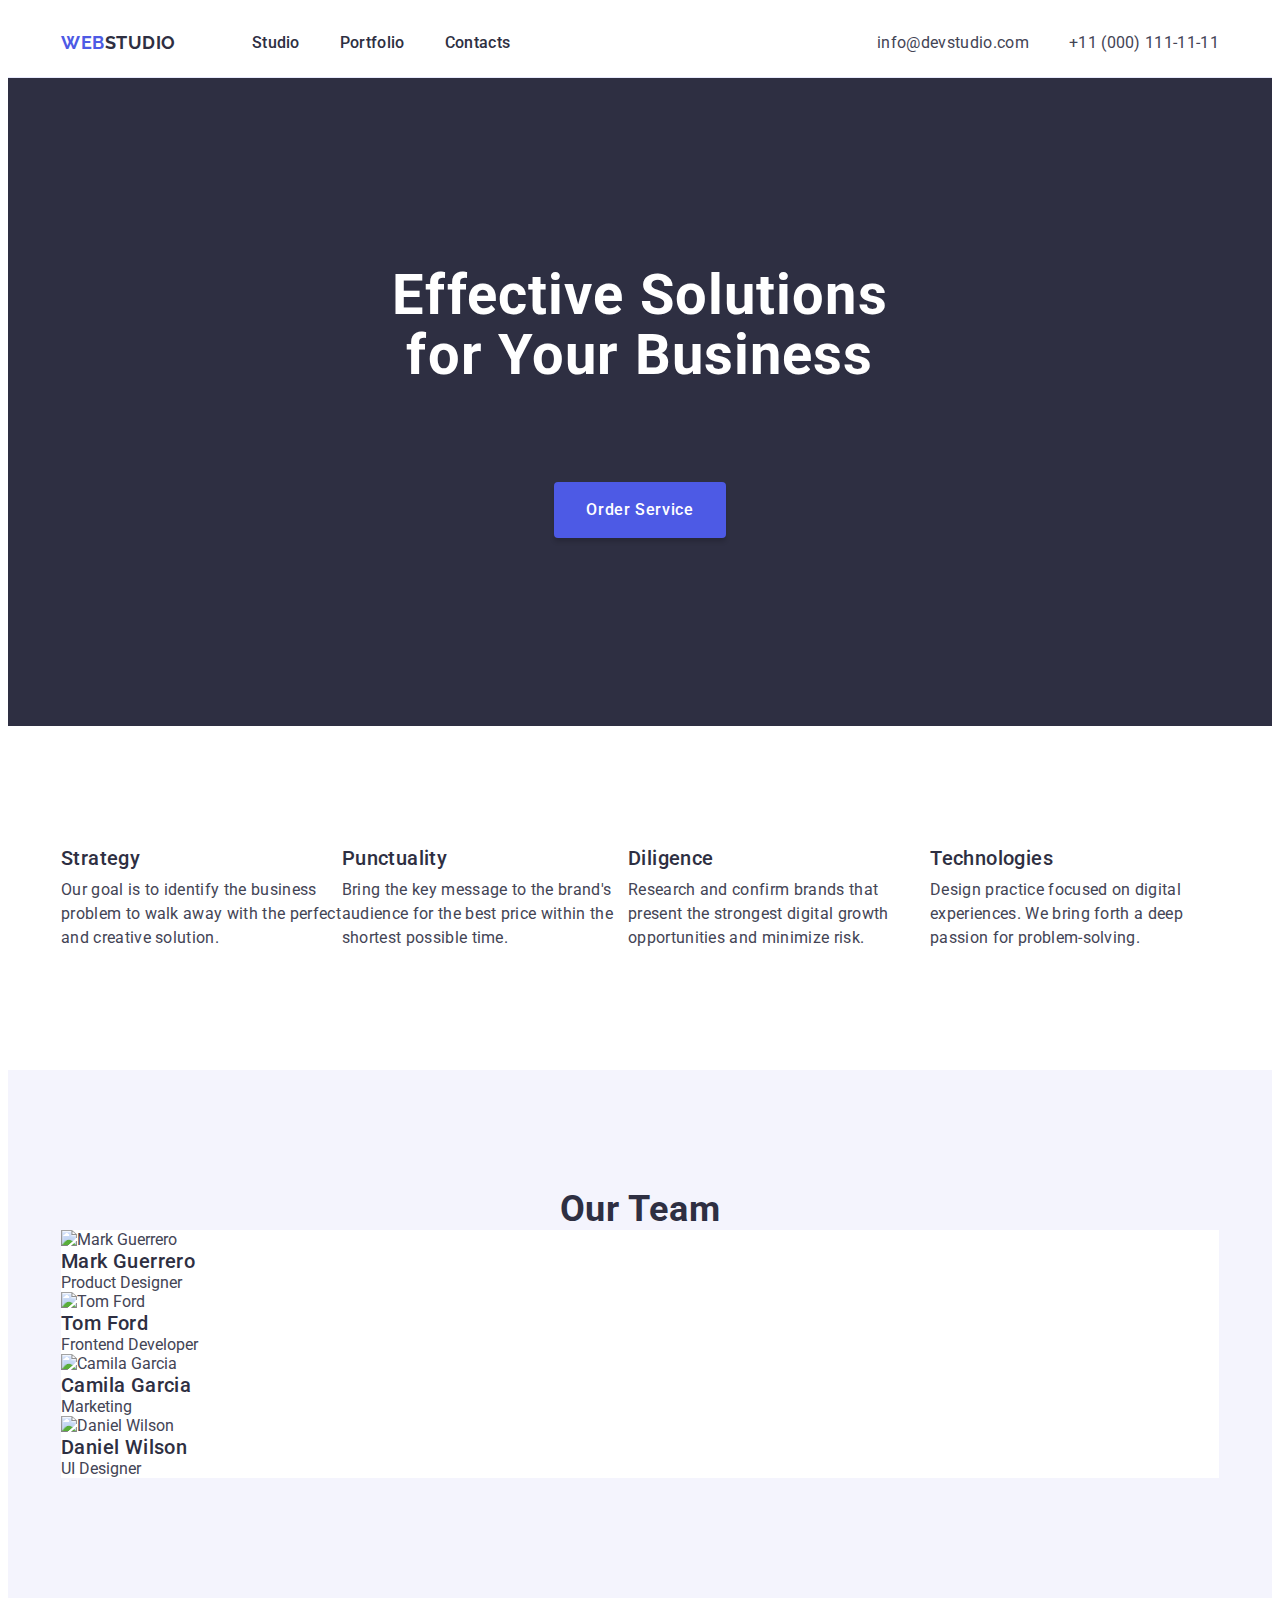
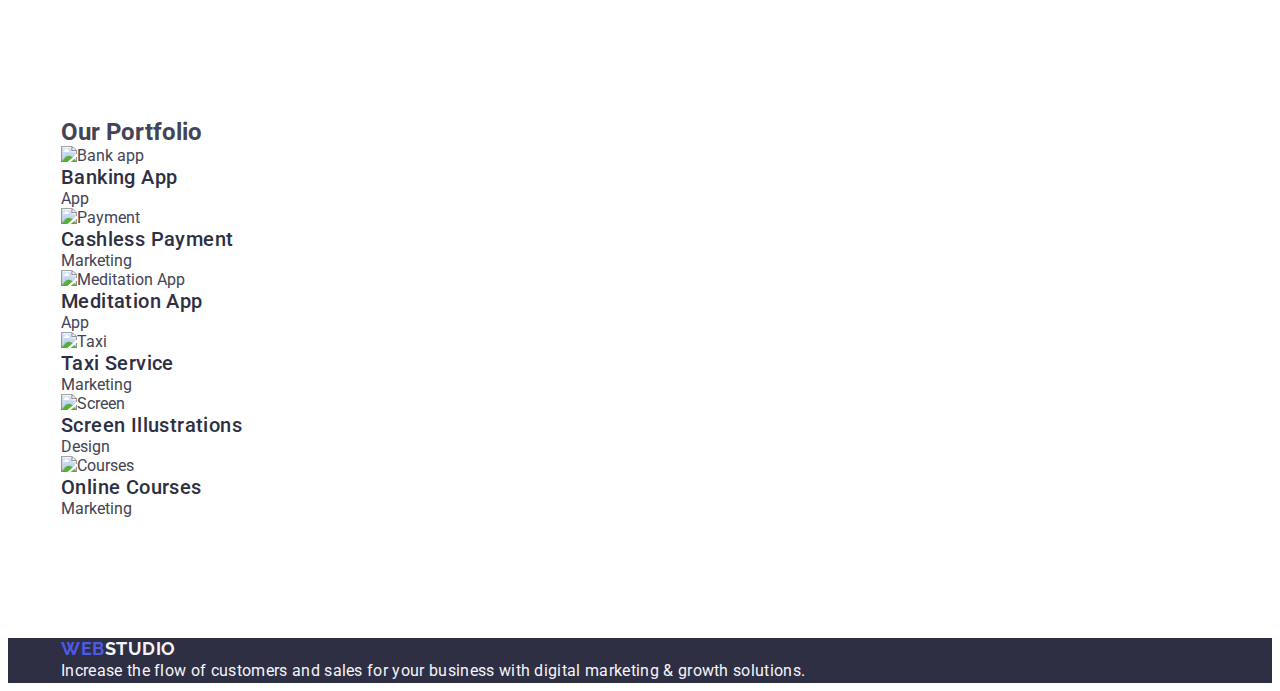
==== index.html @ bcb4278d "Summary (required)" ====
<!DOCTYPE html>
<html lang="en">

<head>
    <meta charset="UTF-8">
    <meta name="viewport" content="width=device-width, initial-scale=1.0">
    <title>Document</title>
    <link rel="stylesheet" href="https://cdnjs.cloudflare.com/ajax/libs/modern-normalize/2.0.0/modern-normalize.min.css"
        integrity="sha512-4xo8blKMVCiXpTaLzQSLSw3KFOVPWhm/TRtuPVc4WG6kUgjH6J03IBuG7JZPkcWMxJ5huwaBpOpnwYElP/m6wg=="
        crossorigin="anonymous" referrerpolicy="no-referrer" />
    <link rel="preconnect" href="https://fonts.googleapis.com">
    <link rel="preconnect" href="https://fonts.gstatic.com" crossorigin>
    <link
        href="https://fonts.googleapis.com/css2?family=Raleway:wght@800&family=Roboto:wght@400;500;700;900&display=swap"
        rel="stylesheet">
    <link rel="stylesheet" href="./css/styles.css" />
</head>

<body>
    <header class="header">
        <div class="container head">
            <nav class="nav">
                <a class="logo head-logo" href="./index.html">Web<span class="logo-half">Studio</span></a>
                <ul class="menu">
                    <li>
                        <a class="link-nav" href="./index.html">Studio</a>
                    </li>
                    <li>
                        <a class="link-nav" href="">Portfolio</a>
                    </li>
                    <li>
                        <a class="link-nav" href="">Contacts</a>
                    </li>
                </ul>
            </nav>
            <address class="info">
                <ul class="address">
                    <li>
                        <a class="link-info" href="mailto:info@devstudio.com">info@devstudio.com</a>
                    </li>
                    <li><a class="link-info" href="tel:+110001111111">+11 (000) 111-11-11</a></li>
                </ul>
            </address>
        </div>
    </header>
    <main>
        <section class="main-sec section">
            <div class="container">
                <h1 class="title main">Effective Solutions for Your Business</h1>
                <button class="main-btn" type="button">Order Service</button>
            </div>
        </section>
        <section class="section">
            <div class="container">
                <ul class="about-list">
                    <li>
                        <h3 class="subtitle-about">Strategy</h3>
                        <p class="text-about">Our goal is to identify the business
                            problem to walk away with the perfect and creative solution.</p>
                    </li>
                    <li>
                        <h3 class="subtitle-about">Punctuality</h3>
                        <p class="text-about">Bring the key message to the brand's audience for the best price within
                            the
                            shortest possible
                            time.
                        </p>
                    </li>
                    <li>
                        <h3 class="subtitle-about">Diligence</h3>
                        <p class="text-about">Research and confirm brands that present the strongest digital growth
                            opportunities and
                            minimize
                            risk.
                        </p>
                    </li>
                    <li>
                        <h3 class="subtitle-about">Technologies</h3>
                        <p class="text-about">Design practice focused on digital experiences. We bring forth a deep
                            passion
                            for
                            problem-solving.
                        </p>
                    </li>
                </ul>
            </div>
        </section>
        <section class="team-sec section">
            <div class="container">
                <h2 class="subtitle-team">Our Team</h2>
                <ul>
                    <li class="item-team"><img src="./images/img.jpg" alt="Mark Guerrero" width="264" />
                        <h3 class="name-team">Mark Guerrero</h3>
                        <p class="text-team">Product Designer</p>
                    </li>
                    <li class="item-team"> <img src="./images/img1.jpg" alt="Tom Ford" width="264" />
                        <h3 class="name-team">Tom Ford</h3>
                        <p class="text-team">Frontend Developer</p>
                    </li>
                    <li class="item-team"><img src="./images/img2.jpg" alt="Camila Garcia" width="264" />
                        <h3 class="name-team">Camila Garcia</h3>
                        <p class="text-team">Marketing</p>
                    </li>
                    <li class="item-team"><img src="./images/img3.jpg" alt="Daniel Wilson" width="264" />
                        <h3 class="name-team">Daniel Wilson</h3>
                        <p class="text-team">UI Designer</p>
                    </li>
                </ul>
            </div>
        </section>
        <section class="section">
            <div class="container">
                <h2 class="subtitle-portfolio">Our Portfolio</h2>
                <ul>
                    <li>
                        <img src="./images/bank1.jpg" alt="Bank app" width="360" />
                        <h3 class="subtitle-app">Banking App</h3>
                        <p class="text-portfolio">App</p>
                    </li>
                    <li>
                        <img src="./images/payment2.jpg" alt="Payment" width="360" />
                        <h3 class="subtitle-app">Cashless Payment</h3>
                        <p class="text-portfolio">Marketing</p>
                    </li>
                    <li>
                        <img src="./images/meditation3.jpg" alt="Meditation App" width="360" />
                        <h3 class="subtitle-app">Meditation App</h3>
                        <p class="text-portfolio">App</p>
                    </li>
                    <li>
                        <img src="./images/taxi4.jpg" alt="Taxi" width="360" />
                        <h3 class="subtitle-app">Taxi Service</h3>
                        <p class="text-portfolio">Marketing</p>
                    </li>
                    <li>
                        <img src="./images/screen5.jpg" alt="Screen" width="360" />
                        <h3 class="subtitle-app">Screen Illustrations</h3>
                        <p class="text-portfolio">Design</p>
                    </li>
                    <li>
                        <img src="./images/courses6.jpg" alt="Courses" width="360" />
                        <h3 class="subtitle-app">Online Courses</h3>
                        <p class="text-portfolio">Marketing</p>
                    </li>
                </ul>
            </div>
        </section>
    </main>
    <footer class="main-footer">
        <div class="container">
            <a class="logo-footer" href="./index.html">Web<span class="logo-half-footer">Studio</span></a>
            <p class="text-footer">Increase the flow of customers and sales for your business with digital marketing &
                growth solutions.</p>
        </div>
    </footer>
</body>

</html>
---- css/styles.css ----
body {
  font-family: 'Roboto', sans-serif;
  color: #434455;
  background-color: #ffffff;
}
.container {
  max-width: 1158px;
  padding: 0 15px;
  margin: 0 auto;
}

ul,
ol {
  list-style-type: none;
}

h1,
h2,
h3,
h4,
h5,
h6,
p,
ul {
  margin: 0;
  padding: 0;
}

img {
  display: block;
  max-width: 100%;
  height: auto;
}

a {
  text-decoration: none;
}

.section {
  padding-bottom: 120px;
  padding-top: 120px;
}

.head {
  display: flex;
  align-items: center;
  justify-content: space-between;
}

.header {
  border-bottom: 1px solid #e7e9fc;
}

.head-logo {
  margin-right: 76px;
  padding-top: 24px;
  padding-bottom: 24px;
}

.nav {
  display: flex;
  align-items: center;
}

.menu {
  display: flex;
  gap: 40px;
}

.address {
  display: flex;
  gap: 40px;
  margin-right: auto;
}

.logo {
  font-family: 'Raleway', sans-serif;
  font-weight: 700;
  font-size: 18px;
  line-height: 1.17;
  letter-spacing: 0.03em;
  text-transform: uppercase;
  color: #4d5ae5;
}

.logo-half {
  color: #2e2f42;
}

.link-nav {
  font-weight: 500;
  font-size: 16px;
  line-height: 1.5;
  letter-spacing: 0.02em;
  color: #2e2f42;
}

.link-nav:hover,
.link-nav:focus {
  color: #404bbf;
}

.info {
  font-style: normal;
}

.link-info {
  font-size: 16px;
  line-height: 1.5;
  letter-spacing: 0.02em;
  color: #434455;
  padding-top: 24px;
  padding-bottom: 24px;
}

.link-info:hover,
.link-info:focus {
  color: #404bbf;
}

.main-sec {
  background-color: #2e2f42;
  padding: 188px;
}

.main {
  display: flex;
}

.title {
  font-size: 56px;
  line-height: 1.07;
  text-align: center;
  letter-spacing: 0.02em;
  color: #ffffff;
  padding-bottom: 48px;
  width: 496px;
  margin: 0 auto 48px;
}

.main-btn {
  background-color: #4d5ae5;
  font-family: 'Roboto', sans-serif;
  font-weight: 500;
  font-size: 16px;
  line-height: 1.5;
  letter-spacing: 0.04em;
  color: #ffffff;
  cursor: pointer;
  display: block;
  margin: 0 auto;
  padding: 16px 32px;
  border-radius: 4px;
  box-shadow: 0px 4px 4px 0px rgba(0, 0, 0, 0.15);
  border: none;
}

.main-btn:hover,
.main-btn:focus {
  background-color: #404bbf;
}

.about-list {
  display: flex;
  flex-basis: calc((100% - 3 * 24px) / 4);
  justify-content: space-between;
}

.subtitle-about {
  font-weight: 500;
  font-size: 20px;
  line-height: 1.2;
  letter-spacing: 0.02em;
  color: #2e2f42;
  padding-bottom: 8px;
}

.text-about {
  font-size: 16px;
  line-height: 1.5;
  letter-spacing: 0.02em;
  color: #434455;
}

.team-sec {
  background-color: #f4f4fd;
}

.subtitle-team {
  font-size: 36px;
  line-height: 1.11;
  text-align: center;
  letter-spacing: 0.02em;
  text-transform: capitalize;
  color: #2e2f42;
}

.item-team {
  background-color: #ffffff;
}

.name-team {
  font-weight: 500;
  font-size: 20px;
  line-height: 1.2;
  letter-spacing: 0.02em;
  color: #2e2f42;
}

.subtitle-app {
  font-weight: 500;
  font-size: 20px;
  line-height: 1.2;
  letter-spacing: 0.02em;
  color: #2e2f42;
}

.main-footer {
  background-color: #2e2f42;
}

.logo-footer {
  font-family: 'Raleway', sans-serif;
  font-weight: 700;
  font-size: 18px;
  line-height: 1.17;
  letter-spacing: 0.03em;
  text-transform: uppercase;
  color: #4d5ae5;
}

.logo-half-footer {
  color: #f4f4fd;
}

.text-footer {
  line-height: 1.5;
  color: #f4f4fd;
  letter-spacing: 0.02em;
}
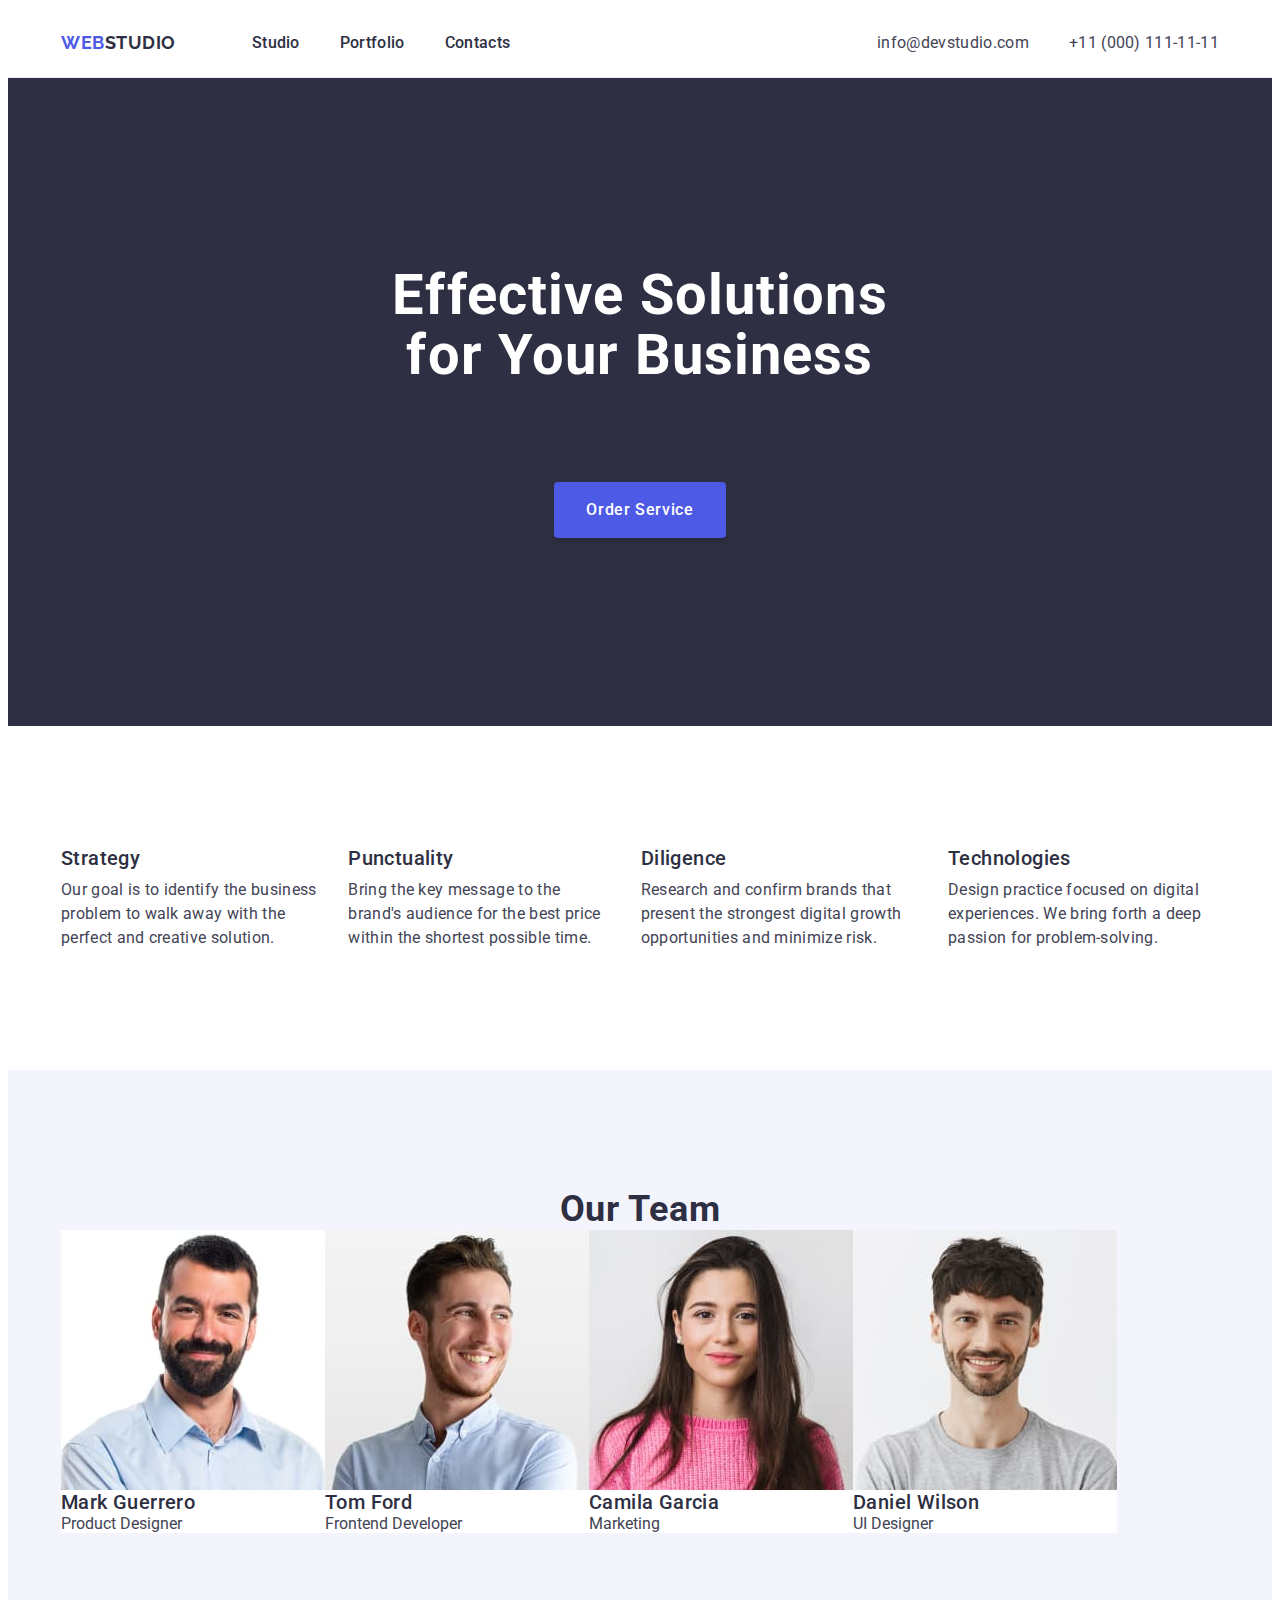
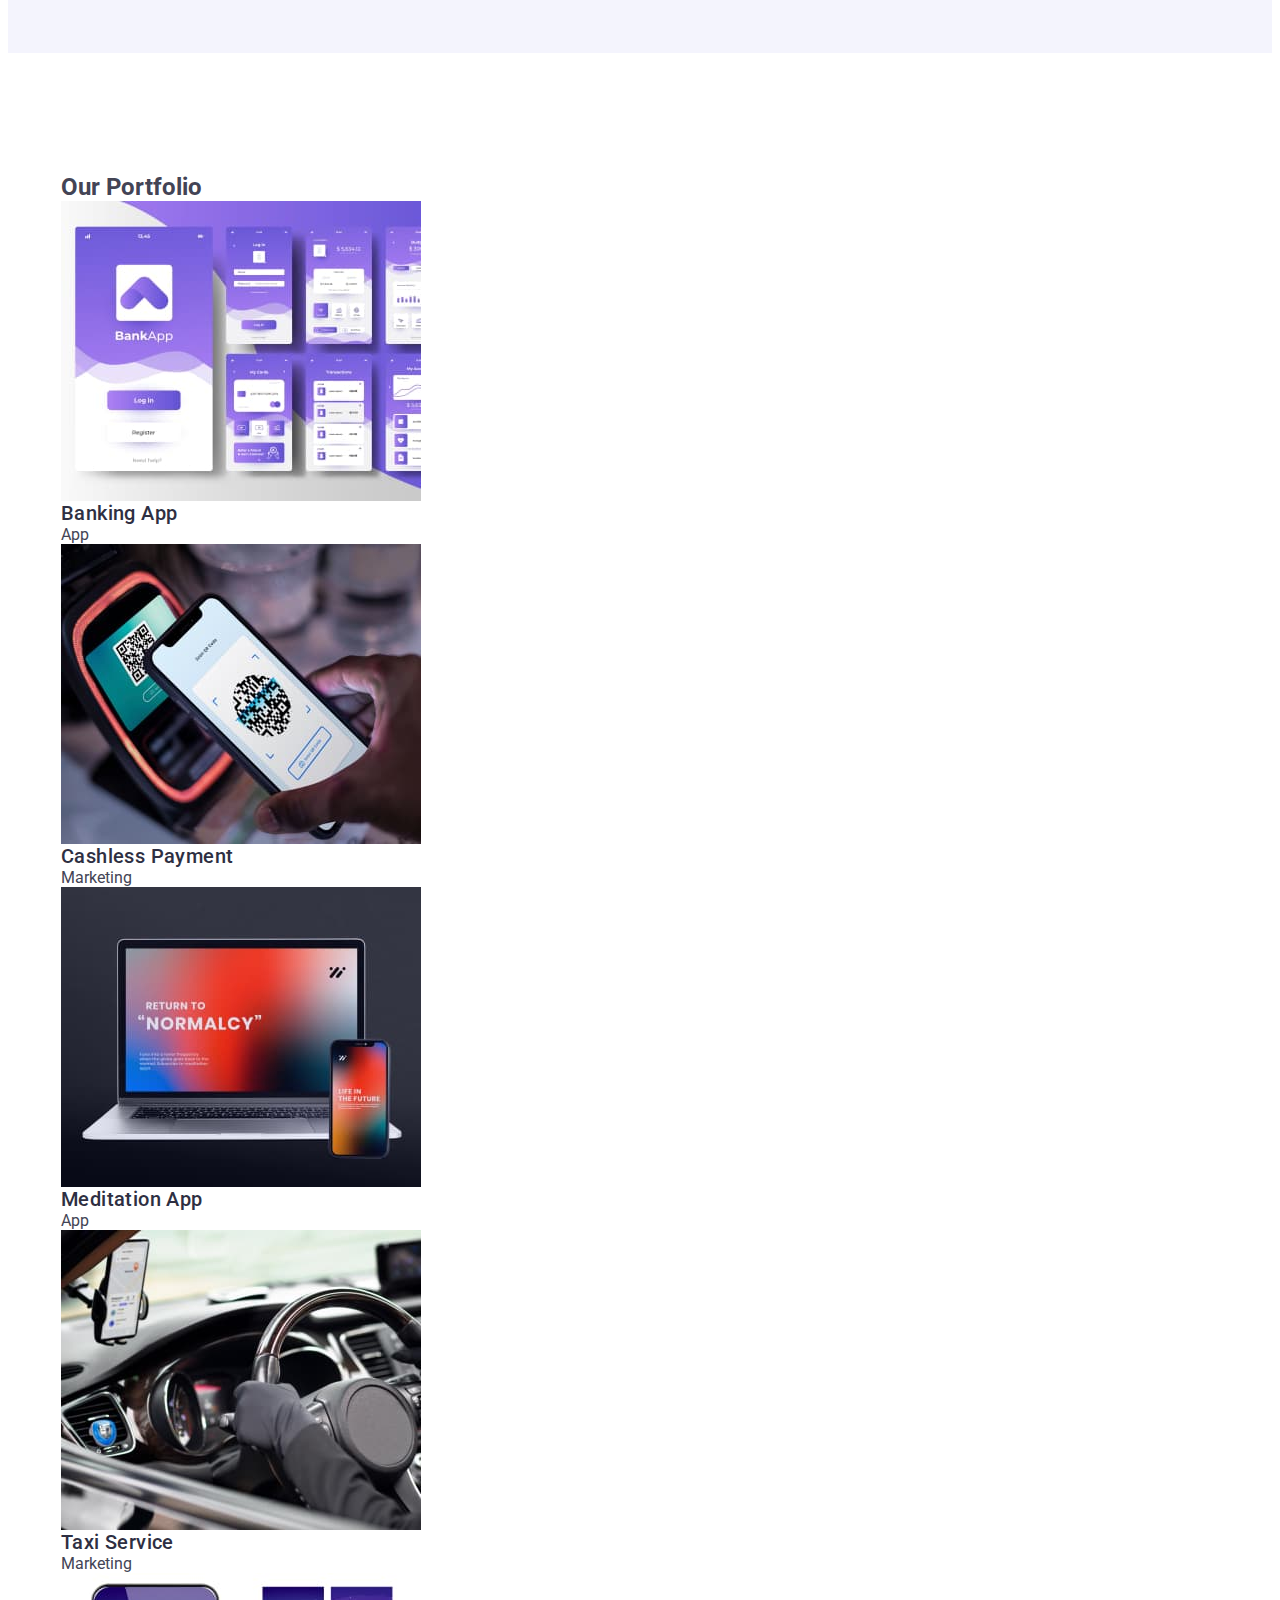
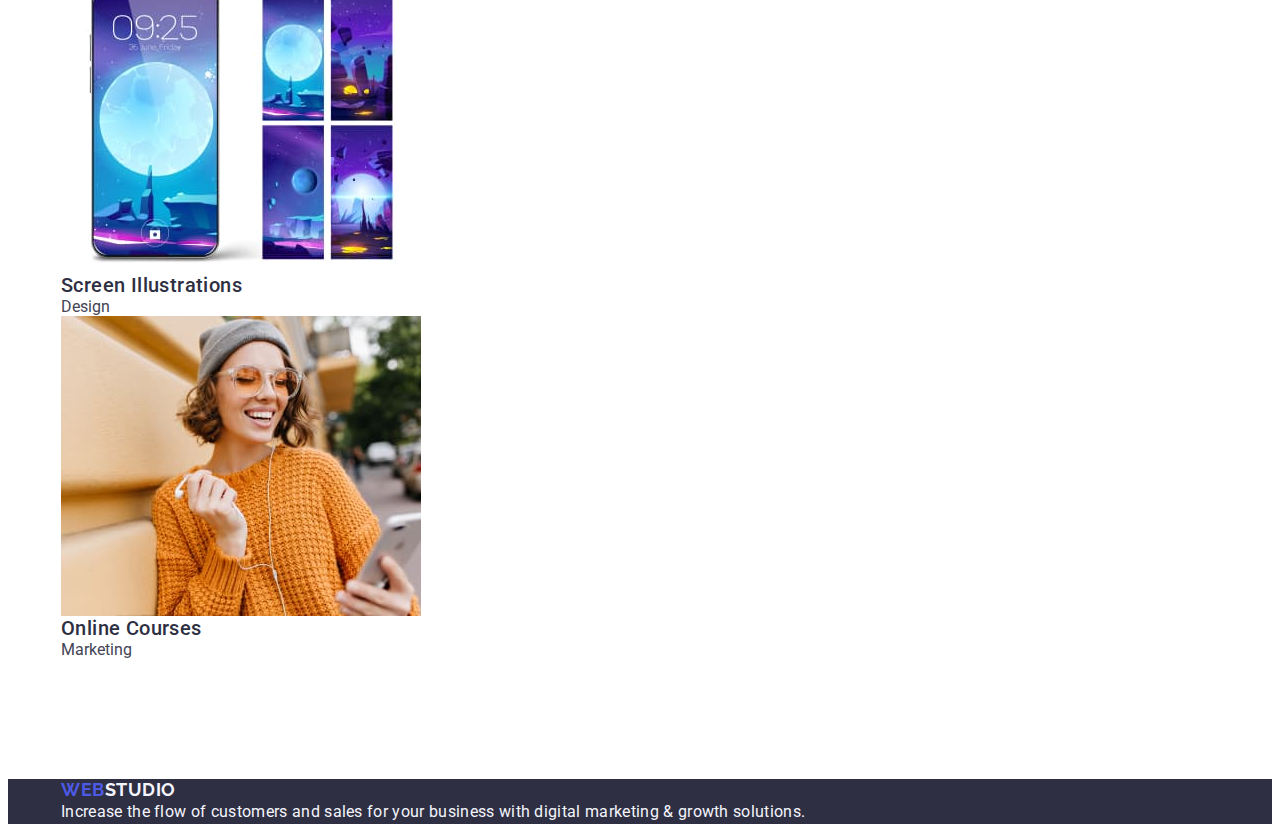
==== commit 9d686385: "Summary (required)" ====
--- a/index.html
+++ b/index.html
@@ -88,20 +88,20 @@
         <section class="team-sec section">
             <div class="container">
                 <h2 class="subtitle-team">Our Team</h2>
-                <ul>
-                    <li class="item-team"><img src="./images/img.jpg" alt="Mark Guerrero" width="264" />
+                <ul class="list-team">
+                    <li class="item-team photo"><img src="./images/img.jpg" alt="Mark Guerrero" width="264" />
                         <h3 class="name-team">Mark Guerrero</h3>
                         <p class="text-team">Product Designer</p>
                     </li>
-                    <li class="item-team"> <img src="./images/img1.jpg" alt="Tom Ford" width="264" />
+                    <li class="item-team photo"> <img src="./images/img1.jpg" alt="Tom Ford" width="264" />
                         <h3 class="name-team">Tom Ford</h3>
                         <p class="text-team">Frontend Developer</p>
                     </li>
-                    <li class="item-team"><img src="./images/img2.jpg" alt="Camila Garcia" width="264" />
+                    <li class="item-team photo"><img src="./images/img2.jpg" alt="Camila Garcia" width="264" />
                         <h3 class="name-team">Camila Garcia</h3>
                         <p class="text-team">Marketing</p>
                     </li>
-                    <li class="item-team"><img src="./images/img3.jpg" alt="Daniel Wilson" width="264" />
+                    <li class="item-team photo"><img src="./images/img3.jpg" alt="Daniel Wilson" width="264" />
                         <h3 class="name-team">Daniel Wilson</h3>
                         <p class="text-team">UI Designer</p>
                     </li>
--- a/css/styles.css
+++ b/css/styles.css
@@ -162,8 +162,8 @@
 
 .about-list {
   display: flex;
-  flex-basis: calc((100% - 3 * 24px) / 4);
-  justify-content: space-between;
+  gap: 24px;
+  flex-basis: calc((100% - 72px) / 4);
 }
 
 .subtitle-about {
@@ -193,6 +193,17 @@
   letter-spacing: 0.02em;
   text-transform: capitalize;
   color: #2e2f42;
+}
+
+.list-team {
+  display: flex;
+}
+
+.photo {
+  flex-direction: column;
+  justify-content: center;
+  align-items: center;
+  gap: 32px;
 }
 
 .item-team {
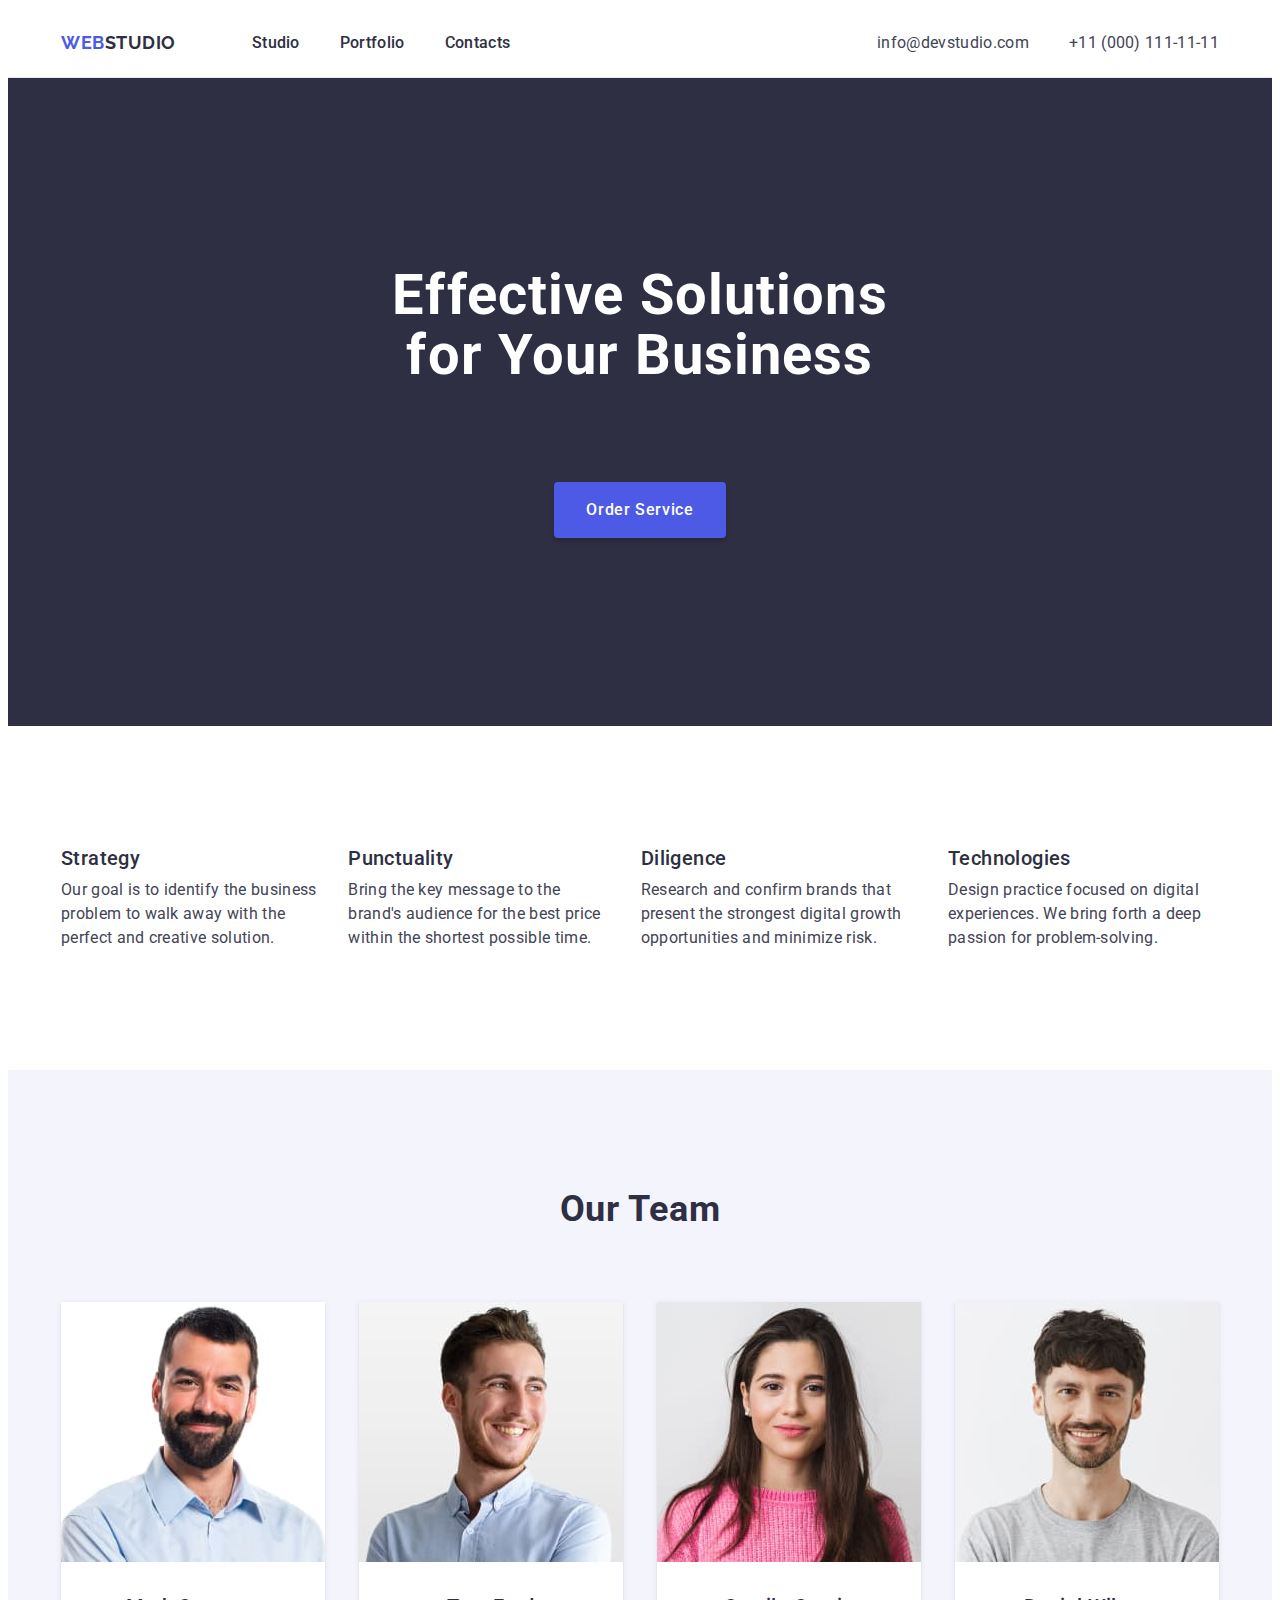
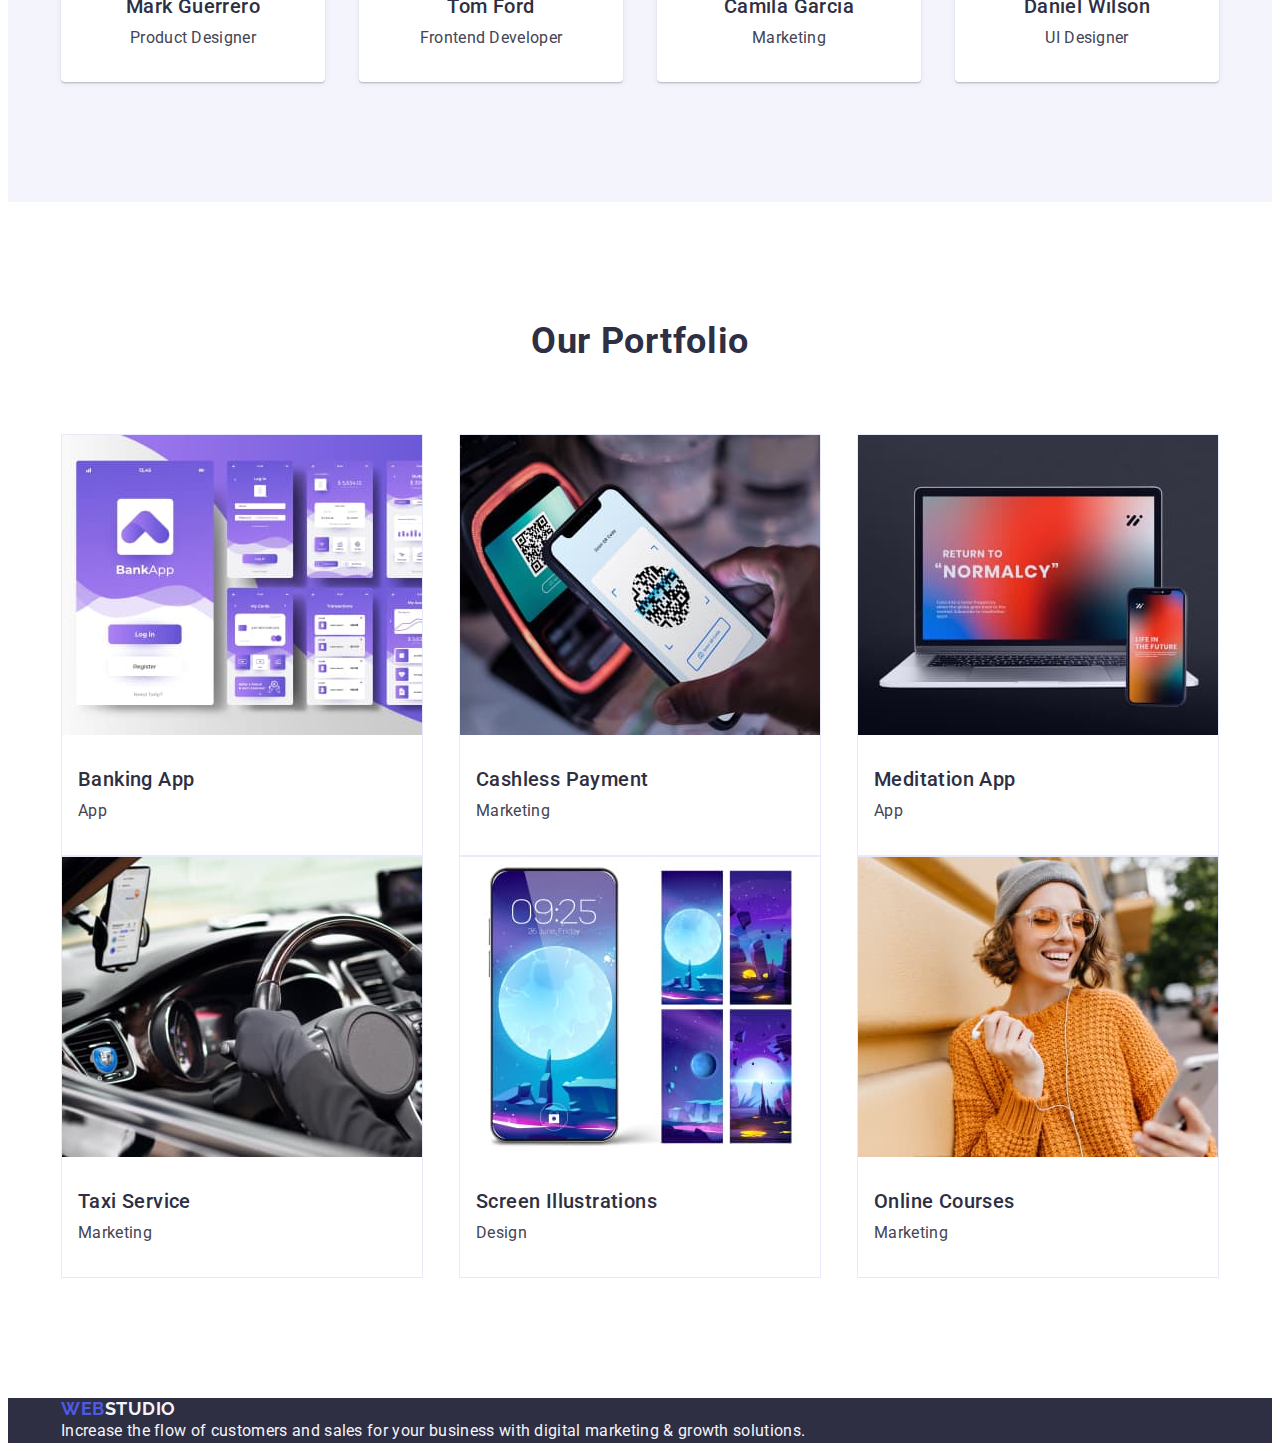
==== commit 53e6b609: "Summary (required)" ====
--- a/index.html
+++ b/index.html
@@ -111,33 +111,33 @@
         <section class="section">
             <div class="container">
                 <h2 class="subtitle-portfolio">Our Portfolio</h2>
-                <ul>
-                    <li>
+                <ul class="list-portfolio">
+                    <li class="app">
                         <img src="./images/bank1.jpg" alt="Bank app" width="360" />
                         <h3 class="subtitle-app">Banking App</h3>
                         <p class="text-portfolio">App</p>
                     </li>
-                    <li>
+                    <li class="app">
                         <img src="./images/payment2.jpg" alt="Payment" width="360" />
                         <h3 class="subtitle-app">Cashless Payment</h3>
                         <p class="text-portfolio">Marketing</p>
                     </li>
-                    <li>
+                    <li class="app">
                         <img src="./images/meditation3.jpg" alt="Meditation App" width="360" />
                         <h3 class="subtitle-app">Meditation App</h3>
                         <p class="text-portfolio">App</p>
                     </li>
-                    <li>
+                    <li class="app">
                         <img src="./images/taxi4.jpg" alt="Taxi" width="360" />
                         <h3 class="subtitle-app">Taxi Service</h3>
                         <p class="text-portfolio">Marketing</p>
                     </li>
-                    <li>
+                    <li class="app">
                         <img src="./images/screen5.jpg" alt="Screen" width="360" />
                         <h3 class="subtitle-app">Screen Illustrations</h3>
                         <p class="text-portfolio">Design</p>
                     </li>
-                    <li>
+                    <li class="app">
                         <img src="./images/courses6.jpg" alt="Courses" width="360" />
                         <h3 class="subtitle-app">Online Courses</h3>
                         <p class="text-portfolio">Marketing</p>
--- a/css/styles.css
+++ b/css/styles.css
@@ -30,6 +30,7 @@
   display: block;
   max-width: 100%;
   height: auto;
+  padding-bottom: 32px;
 }
 
 a {
@@ -193,17 +194,20 @@
   letter-spacing: 0.02em;
   text-transform: capitalize;
   color: #2e2f42;
+  padding-bottom: 72px;
 }
 
 .list-team {
   display: flex;
+  justify-content: space-between;
+  gap: 32px;
 }
 
 .photo {
-  flex-direction: column;
-  justify-content: center;
-  align-items: center;
-  gap: 32px;
+  border-radius: 0px 0px 4px 4px;
+  box-shadow: 0px 2px 1px 0px rgba(46, 47, 66, 0.08),
+    0px 1px 1px 0px rgba(46, 47, 66, 0.16),
+    0px 1px 6px 0px rgba(46, 47, 66, 0.08);
 }
 
 .item-team {
@@ -216,6 +220,38 @@
   line-height: 1.2;
   letter-spacing: 0.02em;
   color: #2e2f42;
+  text-align: center;
+  padding-bottom: 8px;
+}
+
+.text-team {
+  font-size: 16px;
+  line-height: 1.5;
+  letter-spacing: 0.02em;
+  color: #434455;
+  text-align: center;
+  padding-bottom: 32px;
+}
+
+.subtitle-portfolio {
+  font-size: 36px;
+  line-height: 1.11;
+  text-align: center;
+  letter-spacing: 0.02em;
+  text-transform: capitalize;
+  color: #2e2f42;
+  padding-bottom: 72px;
+}
+
+.text-portfolio {
+  font-size: 16px;
+  line-height: 1.5;
+  letter-spacing: 0.02em;
+  color: #434455;
+  text-align: center;
+  text-align: start;
+  padding-bottom: 32px;
+  padding-left: 16px;
 }
 
 .subtitle-app {
@@ -224,6 +260,19 @@
   line-height: 1.2;
   letter-spacing: 0.02em;
   color: #2e2f42;
+  padding-bottom: 8px;
+  padding-left: 16px;
+}
+
+.app {
+  border: 1px solid var(--CORNFLOWER, #e7e9fc);
+  background: var(--WHITE, #fff);
+}
+
+.list-portfolio {
+  display: flex;
+  flex-wrap: wrap;
+  justify-content: space-between;
 }
 
 .main-footer {
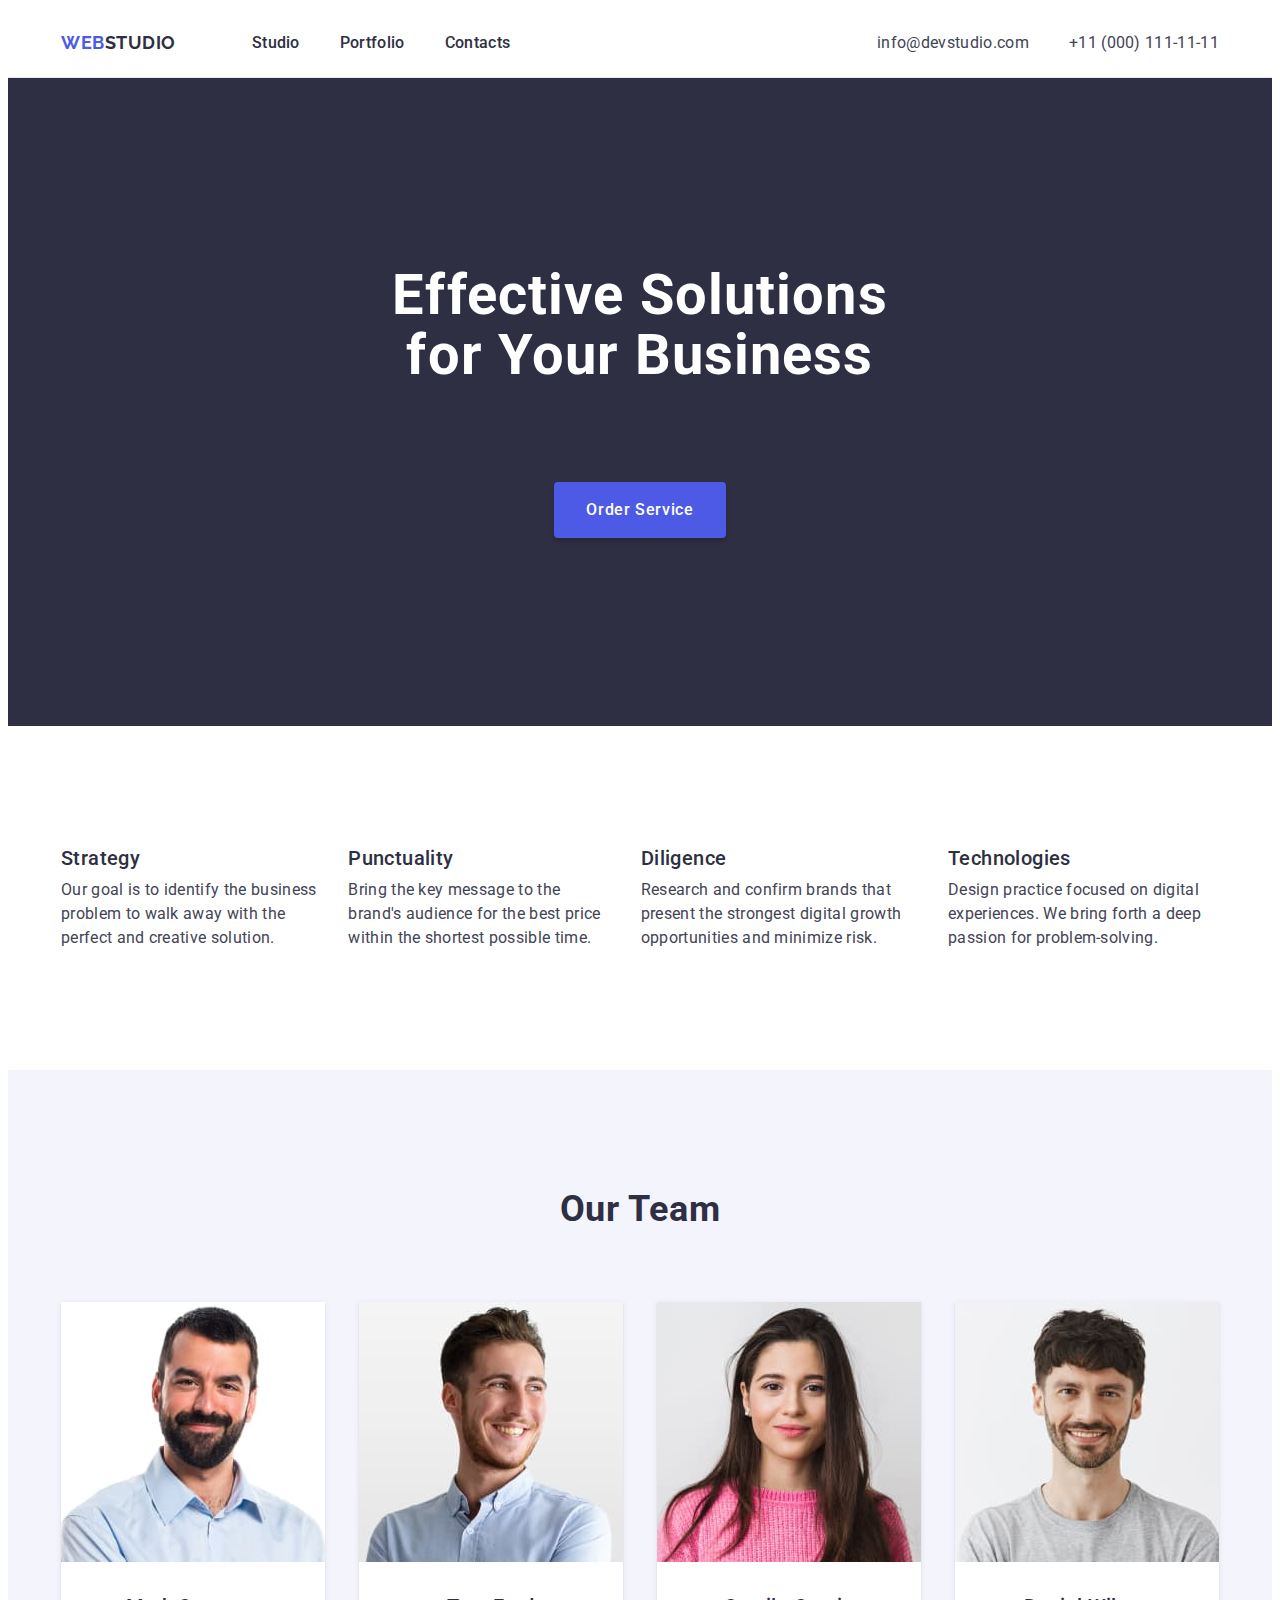
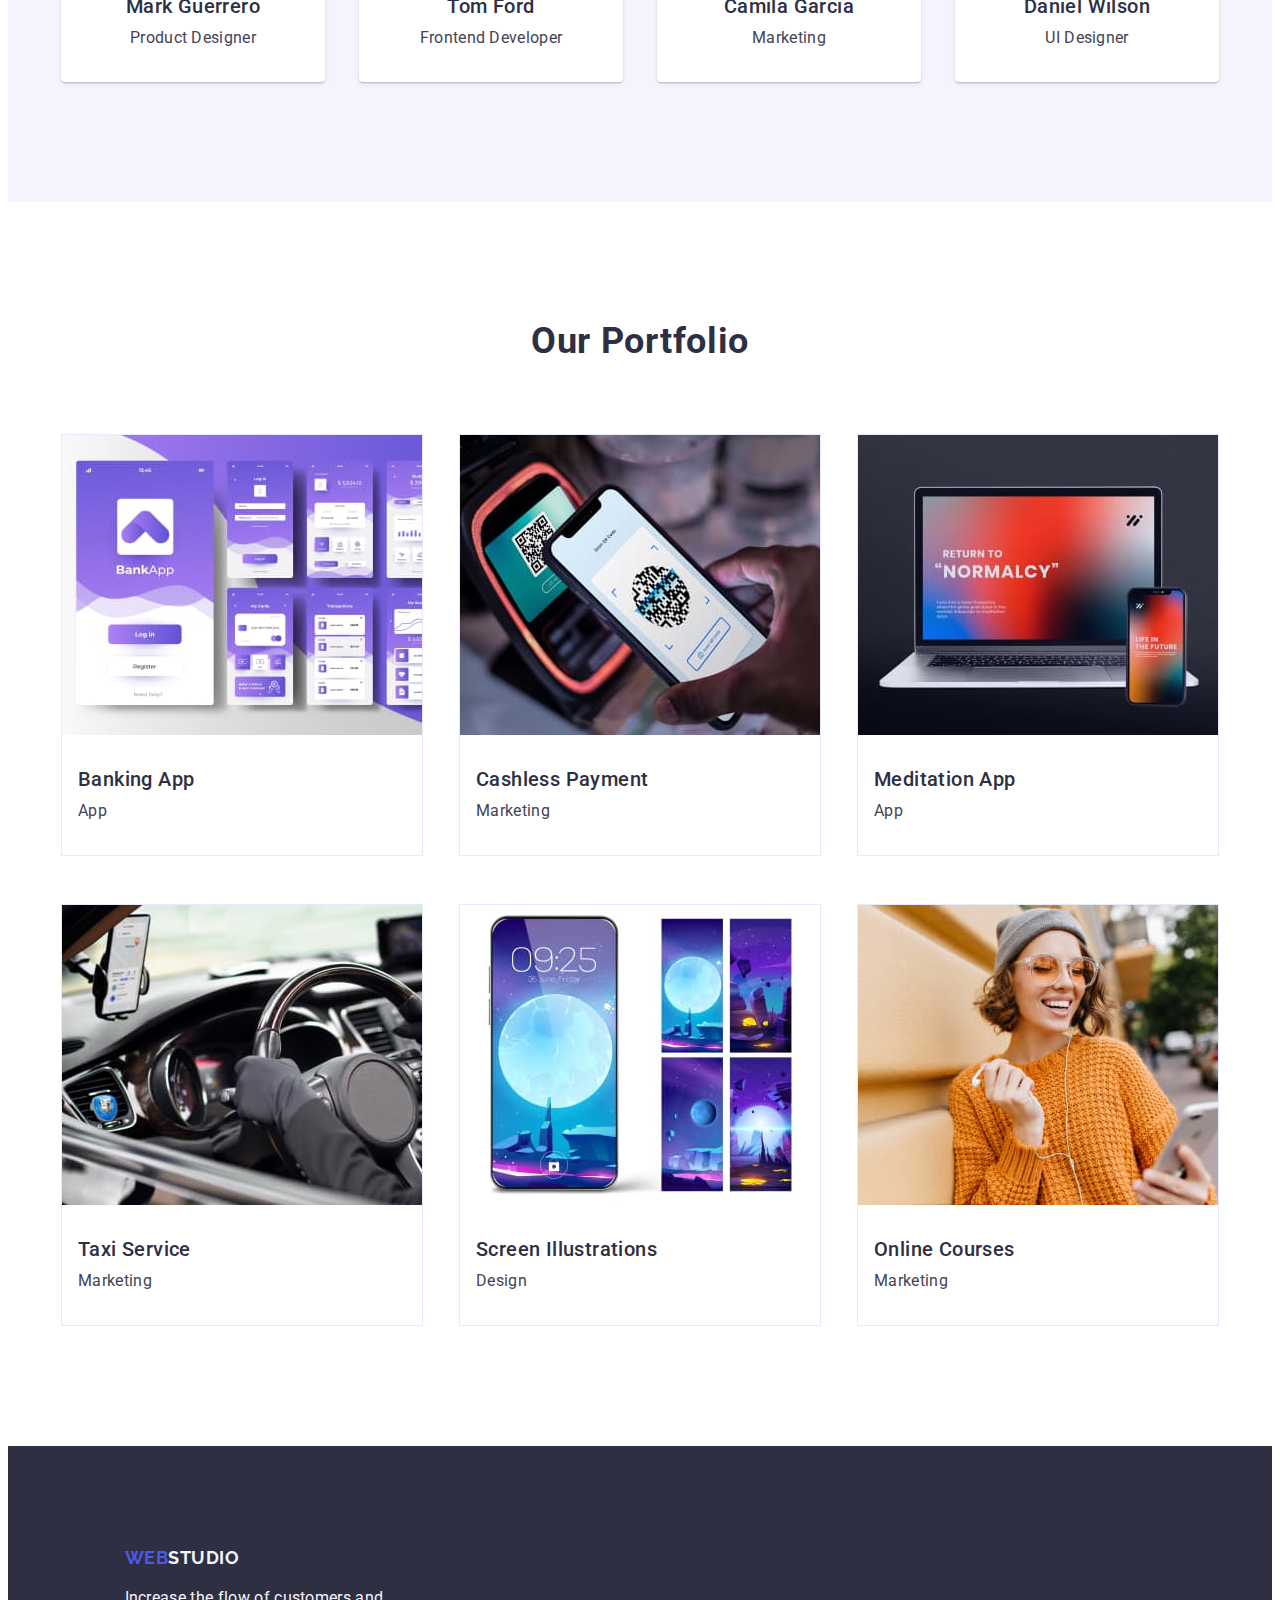
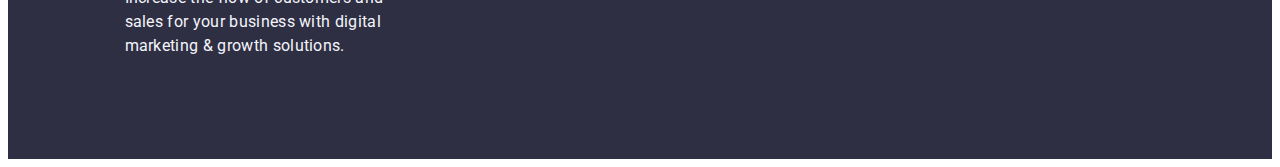
==== commit 4afc957f: "Summary (required)" ====
--- a/index.html
+++ b/index.html
@@ -112,41 +112,53 @@
             <div class="container">
                 <h2 class="subtitle-portfolio">Our Portfolio</h2>
                 <ul class="list-portfolio">
-                    <li class="app">
-                        <img src="./images/bank1.jpg" alt="Bank app" width="360" />
-                        <h3 class="subtitle-app">Banking App</h3>
-                        <p class="text-portfolio">App</p>
-                    </li>
-                    <li class="app">
-                        <img src="./images/payment2.jpg" alt="Payment" width="360" />
-                        <h3 class="subtitle-app">Cashless Payment</h3>
-                        <p class="text-portfolio">Marketing</p>
-                    </li>
-                    <li class="app">
-                        <img src="./images/meditation3.jpg" alt="Meditation App" width="360" />
-                        <h3 class="subtitle-app">Meditation App</h3>
-                        <p class="text-portfolio">App</p>
-                    </li>
-                    <li class="app">
-                        <img src="./images/taxi4.jpg" alt="Taxi" width="360" />
-                        <h3 class="subtitle-app">Taxi Service</h3>
-                        <p class="text-portfolio">Marketing</p>
-                    </li>
-                    <li class="app">
-                        <img src="./images/screen5.jpg" alt="Screen" width="360" />
-                        <h3 class="subtitle-app">Screen Illustrations</h3>
-                        <p class="text-portfolio">Design</p>
-                    </li>
-                    <li class="app">
-                        <img src="./images/courses6.jpg" alt="Courses" width="360" />
-                        <h3 class="subtitle-app">Online Courses</h3>
-                        <p class="text-portfolio">Marketing</p>
-                    </li>
+                    <div class="app">
+                        <li>
+                            <img src=" ./images/bank1.jpg" alt="Bank app" width="360" />
+                            <h3 class="subtitle-app">Banking App</h3>
+                            <p class="text-portfolio">App</p>
+                        </li>
+                    </div>
+                    <div class="app">
+                        <li>
+                            <img src=" ./images/payment2.jpg" alt="Payment" width="360" />
+                            <h3 class="subtitle-app">Cashless Payment</h3>
+                            <p class="text-portfolio">Marketing</p>
+                        </li>
+                    </div>
+                    <div class="app">
+                        <li>
+                            <img src=" ./images/meditation3.jpg" alt="Meditation App" width="360" />
+                            <h3 class="subtitle-app">Meditation App</h3>
+                            <p class="text-portfolio">App</p>
+                        </li>
+                    </div>
+                    <div class="app">
+                        <li>
+                            <img src="./images/taxi4.jpg" alt="Taxi" width="360" />
+                            <h3 class="subtitle-app">Taxi Service</h3>
+                            <p class="text-portfolio">Marketing</p>
+                        </li>
+                    </div>
+                    <div class="app">
+                        <li>
+                            <img src=" ./images/screen5.jpg" alt="Screen" width="360" />
+                            <h3 class="subtitle-app">Screen Illustrations</h3>
+                            <p class="text-portfolio">Design</p>
+                        </li>
+                    </div>
+                    <div class="app">
+                        <li>
+                            <img src=" ./images/courses6.jpg" alt="Courses" width="360" />
+                            <h3 class="subtitle-app">Online Courses</h3>
+                            <p class="text-portfolio">Marketing</p>
+                        </li>
+                    </div>
                 </ul>
             </div>
         </section>
     </main>
-    <footer class="main-footer">
+    <footer class="main-footer foot">
         <div class="container">
             <a class="logo-footer" href="./index.html">Web<span class="logo-half-footer">Studio</span></a>
             <p class="text-footer">Increase the flow of customers and sales for your business with digital marketing &
--- a/css/styles.css
+++ b/css/styles.css
@@ -164,7 +164,6 @@
 .about-list {
   display: flex;
   gap: 24px;
-  flex-basis: calc((100% - 72px) / 4);
 }
 
 .subtitle-about {
@@ -266,13 +265,13 @@
 
 .app {
   border: 1px solid var(--CORNFLOWER, #e7e9fc);
-  background: var(--WHITE, #fff);
 }
 
 .list-portfolio {
   display: flex;
   flex-wrap: wrap;
   justify-content: space-between;
+  row-gap: 48px;
 }
 
 .main-footer {
@@ -297,4 +296,10 @@
   line-height: 1.5;
   color: #f4f4fd;
   letter-spacing: 0.02em;
-}
+  padding-top: 17.5px;
+  width: 264px;
+}
+
+.foot {
+  padding: 101.5px;
+}
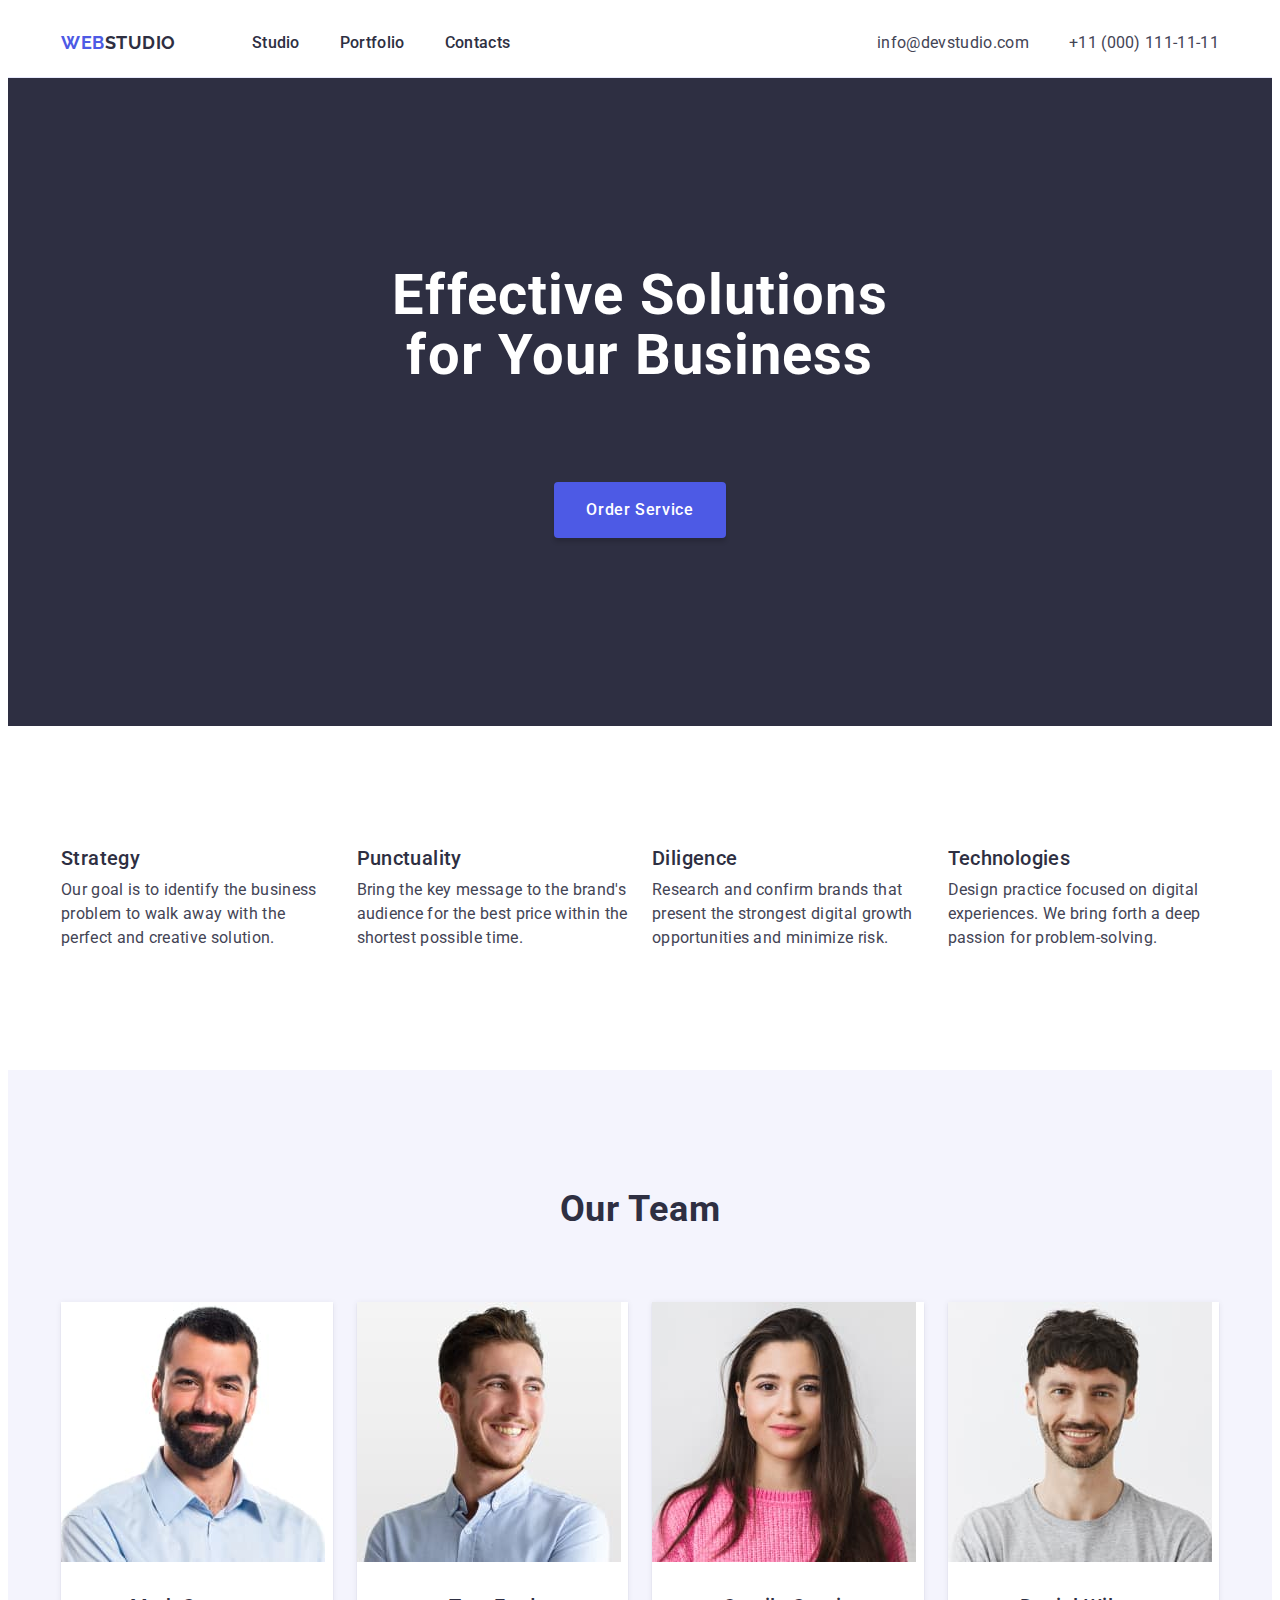
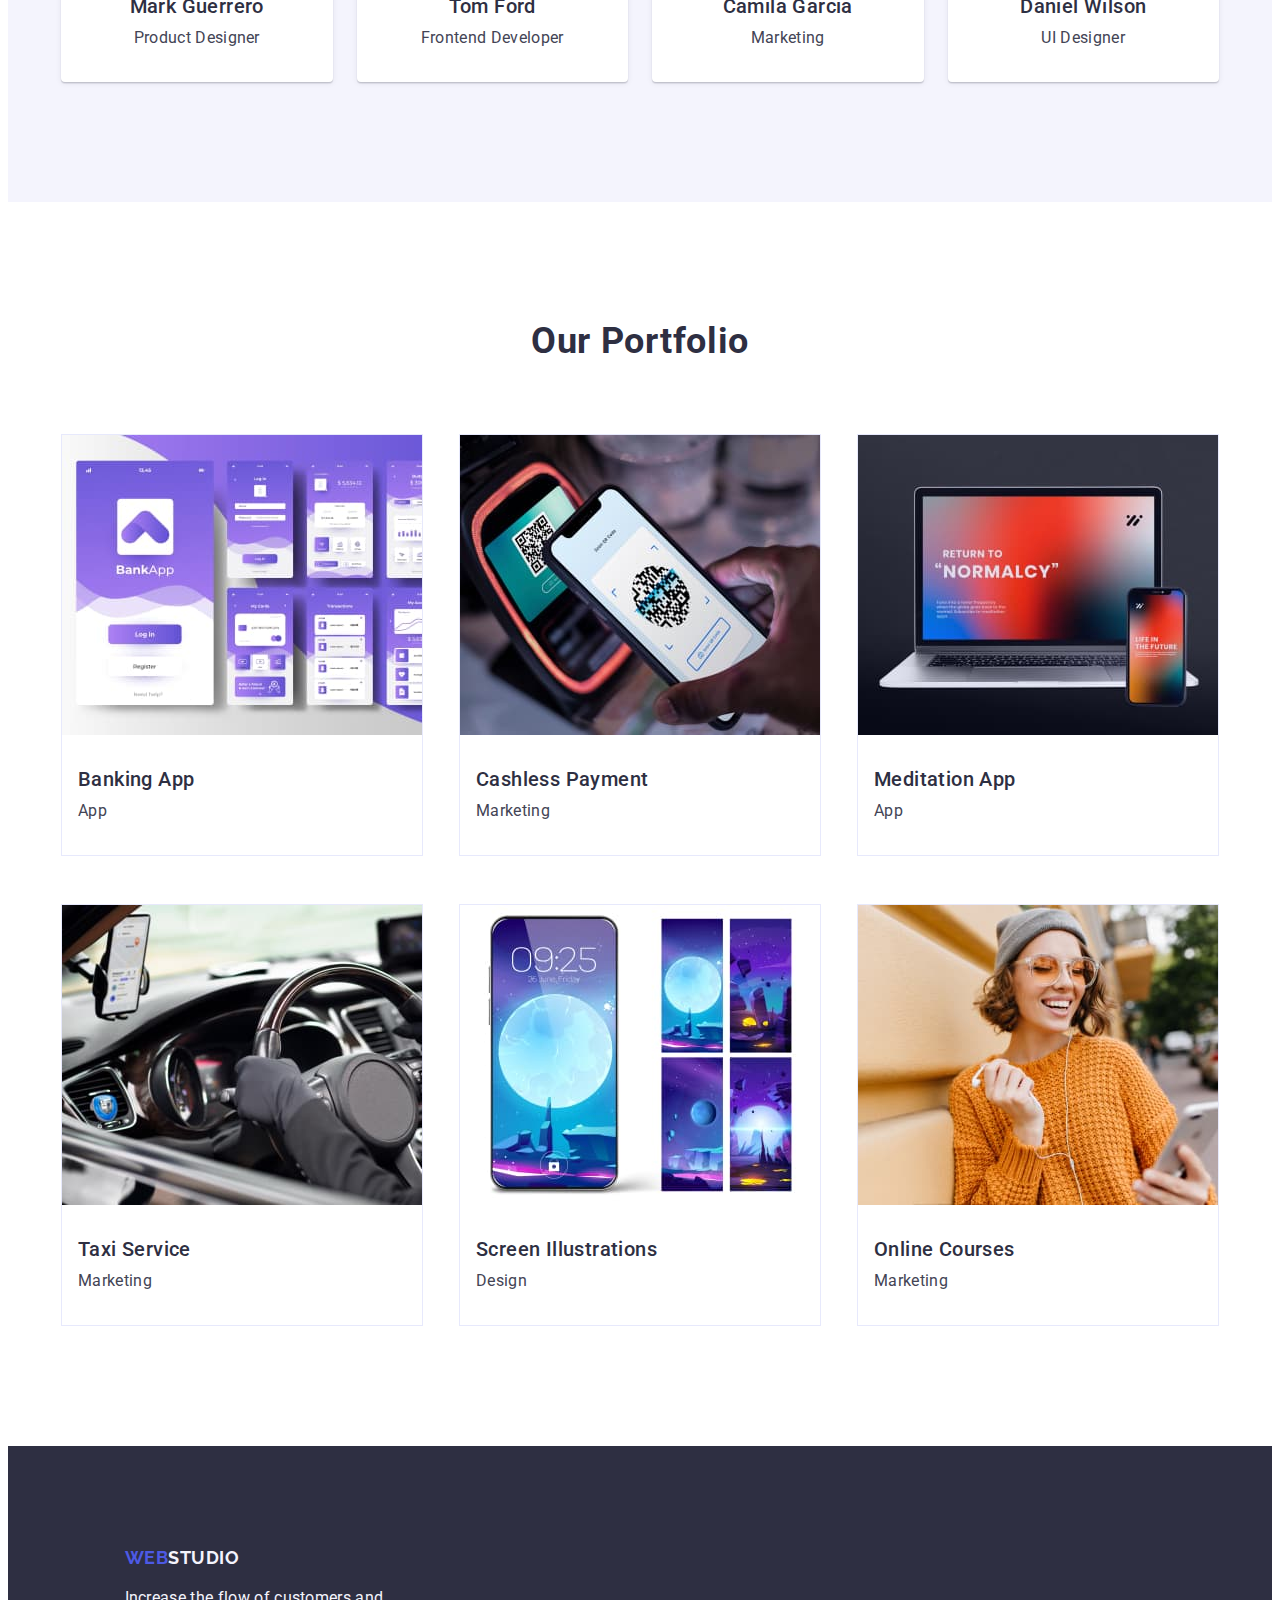
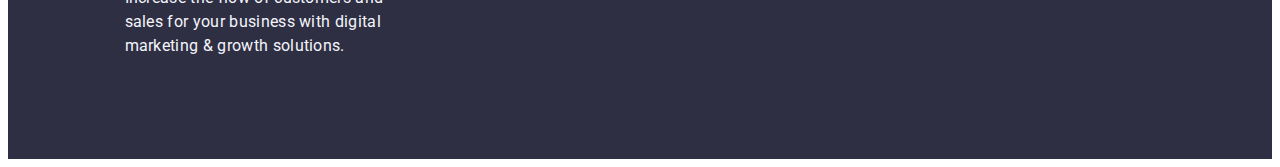
==== commit 12331843: "Summary (required)" ====
--- a/index.html
+++ b/index.html
@@ -23,13 +23,13 @@
                 <a class="logo head-logo" href="./index.html">Web<span class="logo-half">Studio</span></a>
                 <ul class="menu">
                     <li>
-                        <a class="link-nav" href="./index.html">Studio</a>
+                        <a class="link-nav link" href="./index.html">Studio</a>
                     </li>
                     <li>
-                        <a class="link-nav" href="">Portfolio</a>
+                        <a class="link-nav link" href="">Portfolio</a>
                     </li>
                     <li>
-                        <a class="link-nav" href="">Contacts</a>
+                        <a class="link-nav link" href="">Contacts</a>
                     </li>
                 </ul>
             </nav>
@@ -52,13 +52,14 @@
         </section>
         <section class="section">
             <div class="container">
-                <ul class="about-list">
-                    <li>
+                <h2 class="visually-hidden">About us</h2>
+                <ul class="about-list about">
+                    <li class="item-about">
                         <h3 class="subtitle-about">Strategy</h3>
                         <p class="text-about">Our goal is to identify the business
                             problem to walk away with the perfect and creative solution.</p>
                     </li>
-                    <li>
+                    <li class="item-about">
                         <h3 class="subtitle-about">Punctuality</h3>
                         <p class="text-about">Bring the key message to the brand's audience for the best price within
                             the
@@ -66,7 +67,7 @@
                             time.
                         </p>
                     </li>
-                    <li>
+                    <li class="item-about">
                         <h3 class="subtitle-about">Diligence</h3>
                         <p class="text-about">Research and confirm brands that present the strongest digital growth
                             opportunities and
@@ -74,7 +75,7 @@
                             risk.
                         </p>
                     </li>
-                    <li>
+                    <li class="item-about">
                         <h3 class="subtitle-about">Technologies</h3>
                         <p class="text-about">Design practice focused on digital experiences. We bring forth a deep
                             passion
@@ -89,19 +90,19 @@
             <div class="container">
                 <h2 class="subtitle-team">Our Team</h2>
                 <ul class="list-team">
-                    <li class="item-team photo"><img src="./images/img.jpg" alt="Mark Guerrero" width="264" />
+                    <li class="item-team"><img src="./images/img.jpg" alt="Mark Guerrero" width="264" />
                         <h3 class="name-team">Mark Guerrero</h3>
                         <p class="text-team">Product Designer</p>
                     </li>
-                    <li class="item-team photo"> <img src="./images/img1.jpg" alt="Tom Ford" width="264" />
+                    <li class="item-team"> <img src="./images/img1.jpg" alt="Tom Ford" width="264" />
                         <h3 class="name-team">Tom Ford</h3>
                         <p class="text-team">Frontend Developer</p>
                     </li>
-                    <li class="item-team photo"><img src="./images/img2.jpg" alt="Camila Garcia" width="264" />
+                    <li class="item-team"><img src="./images/img2.jpg" alt="Camila Garcia" width="264" />
                         <h3 class="name-team">Camila Garcia</h3>
                         <p class="text-team">Marketing</p>
                     </li>
-                    <li class="item-team photo"><img src="./images/img3.jpg" alt="Daniel Wilson" width="264" />
+                    <li class="item-team"><img src="./images/img3.jpg" alt="Daniel Wilson" width="264" />
                         <h3 class="name-team">Daniel Wilson</h3>
                         <p class="text-team">UI Designer</p>
                     </li>
@@ -112,48 +113,37 @@
             <div class="container">
                 <h2 class="subtitle-portfolio">Our Portfolio</h2>
                 <ul class="list-portfolio">
-                    <div class="app">
-                        <li>
-                            <img src=" ./images/bank1.jpg" alt="Bank app" width="360" />
-                            <h3 class="subtitle-app">Banking App</h3>
-                            <p class="text-portfolio">App</p>
-                        </li>
-                    </div>
-                    <div class="app">
-                        <li>
-                            <img src=" ./images/payment2.jpg" alt="Payment" width="360" />
-                            <h3 class="subtitle-app">Cashless Payment</h3>
-                            <p class="text-portfolio">Marketing</p>
-                        </li>
-                    </div>
-                    <div class="app">
-                        <li>
-                            <img src=" ./images/meditation3.jpg" alt="Meditation App" width="360" />
-                            <h3 class="subtitle-app">Meditation App</h3>
-                            <p class="text-portfolio">App</p>
-                        </li>
-                    </div>
-                    <div class="app">
-                        <li>
-                            <img src="./images/taxi4.jpg" alt="Taxi" width="360" />
-                            <h3 class="subtitle-app">Taxi Service</h3>
-                            <p class="text-portfolio">Marketing</p>
-                        </li>
-                    </div>
-                    <div class="app">
-                        <li>
-                            <img src=" ./images/screen5.jpg" alt="Screen" width="360" />
-                            <h3 class="subtitle-app">Screen Illustrations</h3>
-                            <p class="text-portfolio">Design</p>
-                        </li>
-                    </div>
-                    <div class="app">
-                        <li>
-                            <img src=" ./images/courses6.jpg" alt="Courses" width="360" />
-                            <h3 class="subtitle-app">Online Courses</h3>
-                            <p class="text-portfolio">Marketing</p>
-                        </li>
-                    </div>
+                    <li class="app">
+                        <img src=" ./images/bank1.jpg" alt="Bank app" width="360" />
+                        <h3 class="subtitle-app">Banking App</h3>
+                        <p class="text-portfolio">App</p>
+
+                    </li>
+                    <li class="app">
+                        <img src=" ./images/payment2.jpg" alt="Payment" width="360" />
+                        <h3 class="subtitle-app">Cashless Payment</h3>
+                        <p class="text-portfolio">Marketing</p>
+                    </li>
+                    <li class="app">
+                        <img src=" ./images/meditation3.jpg" alt="Meditation App" width="360" />
+                        <h3 class="subtitle-app">Meditation App</h3>
+                        <p class="text-portfolio">App</p>
+                    </li>
+                    <li class="app">
+                        <img src="./images/taxi4.jpg" alt="Taxi" width="360" />
+                        <h3 class="subtitle-app">Taxi Service</h3>
+                        <p class="text-portfolio">Marketing</p>
+                    </li>
+                    <li class="app">
+                        <img src=" ./images/screen5.jpg" alt="Screen" width="360" />
+                        <h3 class="subtitle-app">Screen Illustrations</h3>
+                        <p class="text-portfolio">Design</p>
+                    </li>
+                    <li class="app">
+                        <img src=" ./images/courses6.jpg" alt="Courses" width="360" />
+                        <h3 class="subtitle-app">Online Courses</h3>
+                        <p class="text-portfolio">Marketing</p>
+                    </li>
                 </ul>
             </div>
         </section>
--- a/css/styles.css
+++ b/css/styles.css
@@ -63,6 +63,10 @@
   align-items: center;
 }
 
+.link {
+  padding: 24px 0 24px;
+}
+
 .menu {
   display: flex;
   gap: 40px;
@@ -121,7 +125,7 @@
 
 .main-sec {
   background-color: #2e2f42;
-  padding: 188px;
+  padding: 188px 0 188px;
 }
 
 .main {
@@ -135,7 +139,7 @@
   letter-spacing: 0.02em;
   color: #ffffff;
   padding-bottom: 48px;
-  width: 496px;
+  max-width: 496px;
   margin: 0 auto 48px;
 }
 
@@ -154,6 +158,7 @@
   border-radius: 4px;
   box-shadow: 0px 4px 4px 0px rgba(0, 0, 0, 0.15);
   border: none;
+  min-width: 169px;
 }
 
 .main-btn:hover,
@@ -161,9 +166,24 @@
   background-color: #404bbf;
 }
 
-.about-list {
+.visually-hidden {
+  position: absolute;
+  width: 1px;
+  height: 1px;
+  margin: -1px;
+  padding: 0;
+  border: 0;
+  overflow: hidden;
+  clip: rect(0 0 0 0);
+  white-space: nowrap;
+}
+
+.about {
   display: flex;
   gap: 24px;
+}
+.item-about {
+  width: calc((100% - 72px) / 4);
 }
 
 .subtitle-about {
@@ -172,7 +192,7 @@
   line-height: 1.2;
   letter-spacing: 0.02em;
   color: #2e2f42;
-  padding-bottom: 8px;
+  margin-bottom: 8px;
 }
 
 .text-about {
@@ -180,6 +200,11 @@
   line-height: 1.5;
   letter-spacing: 0.02em;
   color: #434455;
+}
+
+.list-team {
+  display: flex;
+  gap: 24px;
 }
 
 .team-sec {
@@ -193,24 +218,16 @@
   letter-spacing: 0.02em;
   text-transform: capitalize;
   color: #2e2f42;
-  padding-bottom: 72px;
-}
-
-.list-team {
-  display: flex;
-  justify-content: space-between;
-  gap: 32px;
-}
-
-.photo {
+  margin-bottom: 72px;
+}
+
+.item-team {
+  background-color: #ffffff;
+  width: calc((100% - 72px) / 4);
   border-radius: 0px 0px 4px 4px;
   box-shadow: 0px 2px 1px 0px rgba(46, 47, 66, 0.08),
     0px 1px 1px 0px rgba(46, 47, 66, 0.16),
     0px 1px 6px 0px rgba(46, 47, 66, 0.08);
-}
-
-.item-team {
-  background-color: #ffffff;
 }
 
 .name-team {
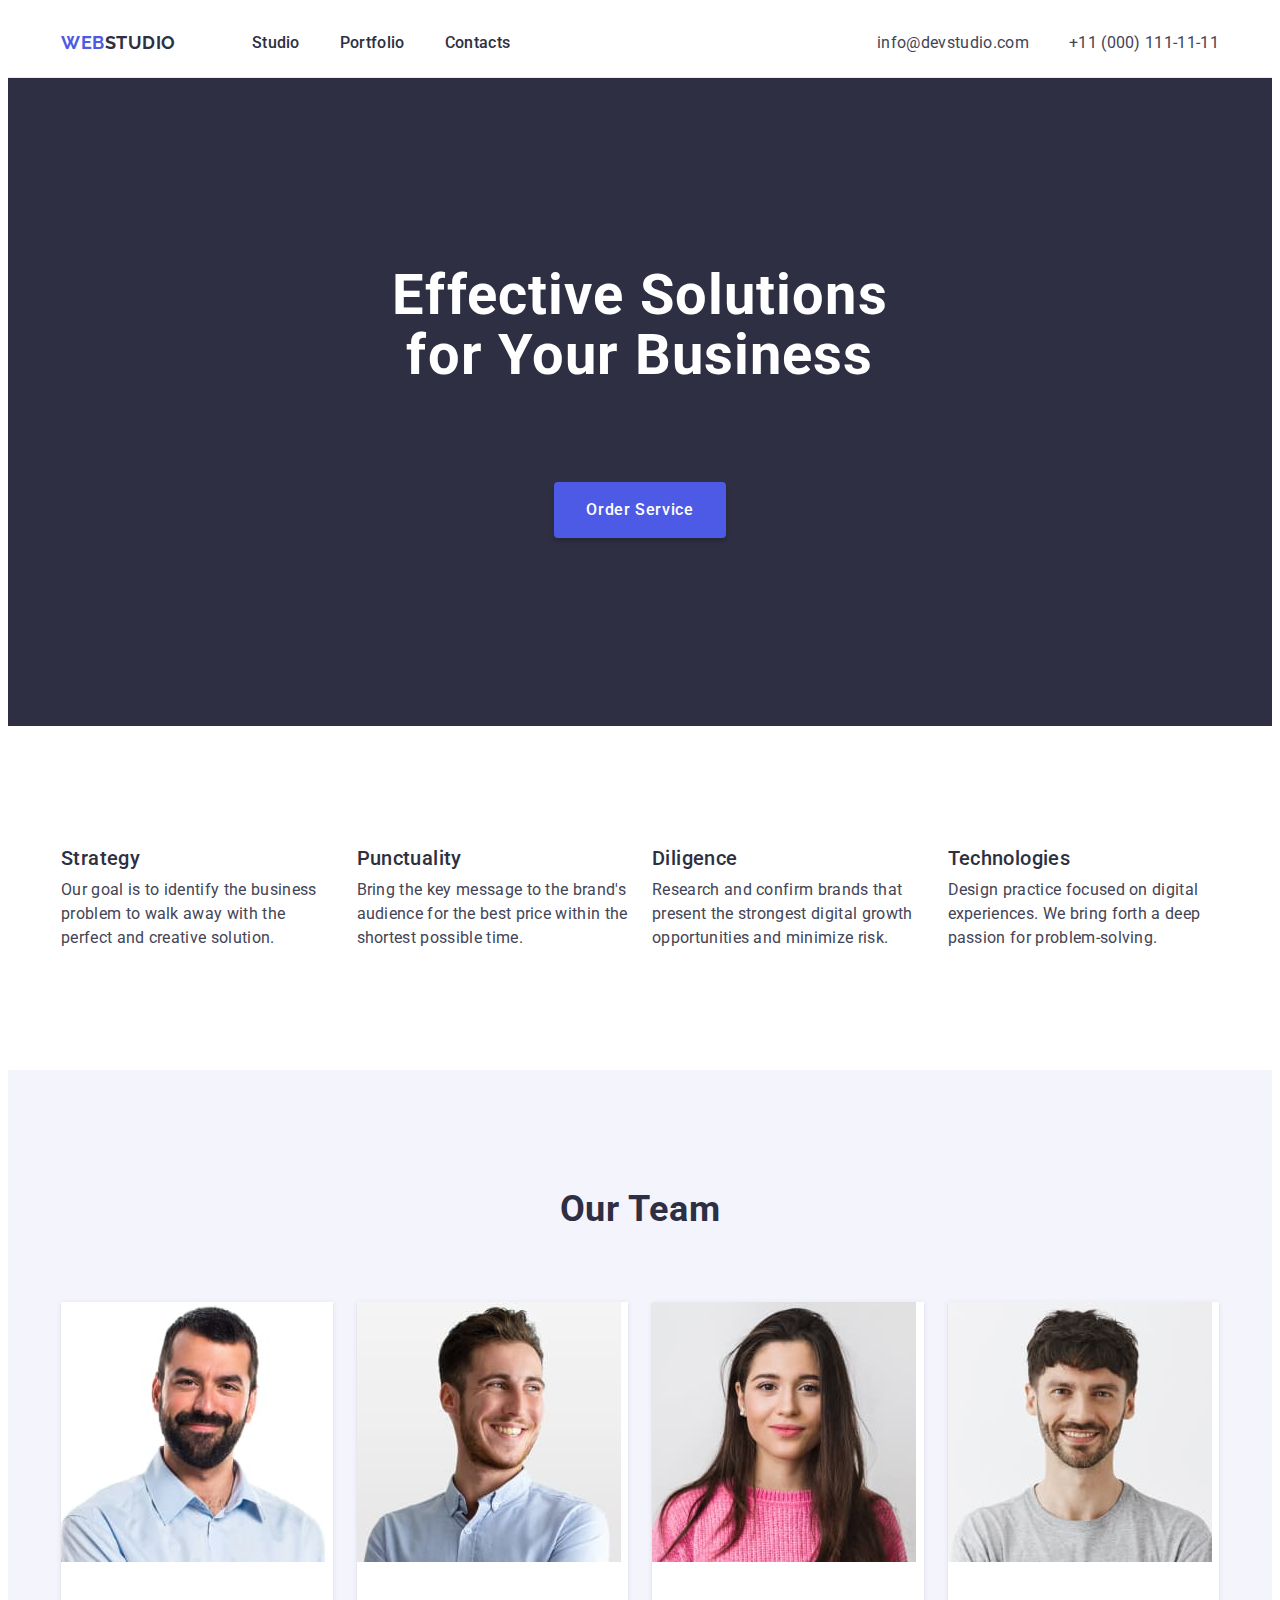
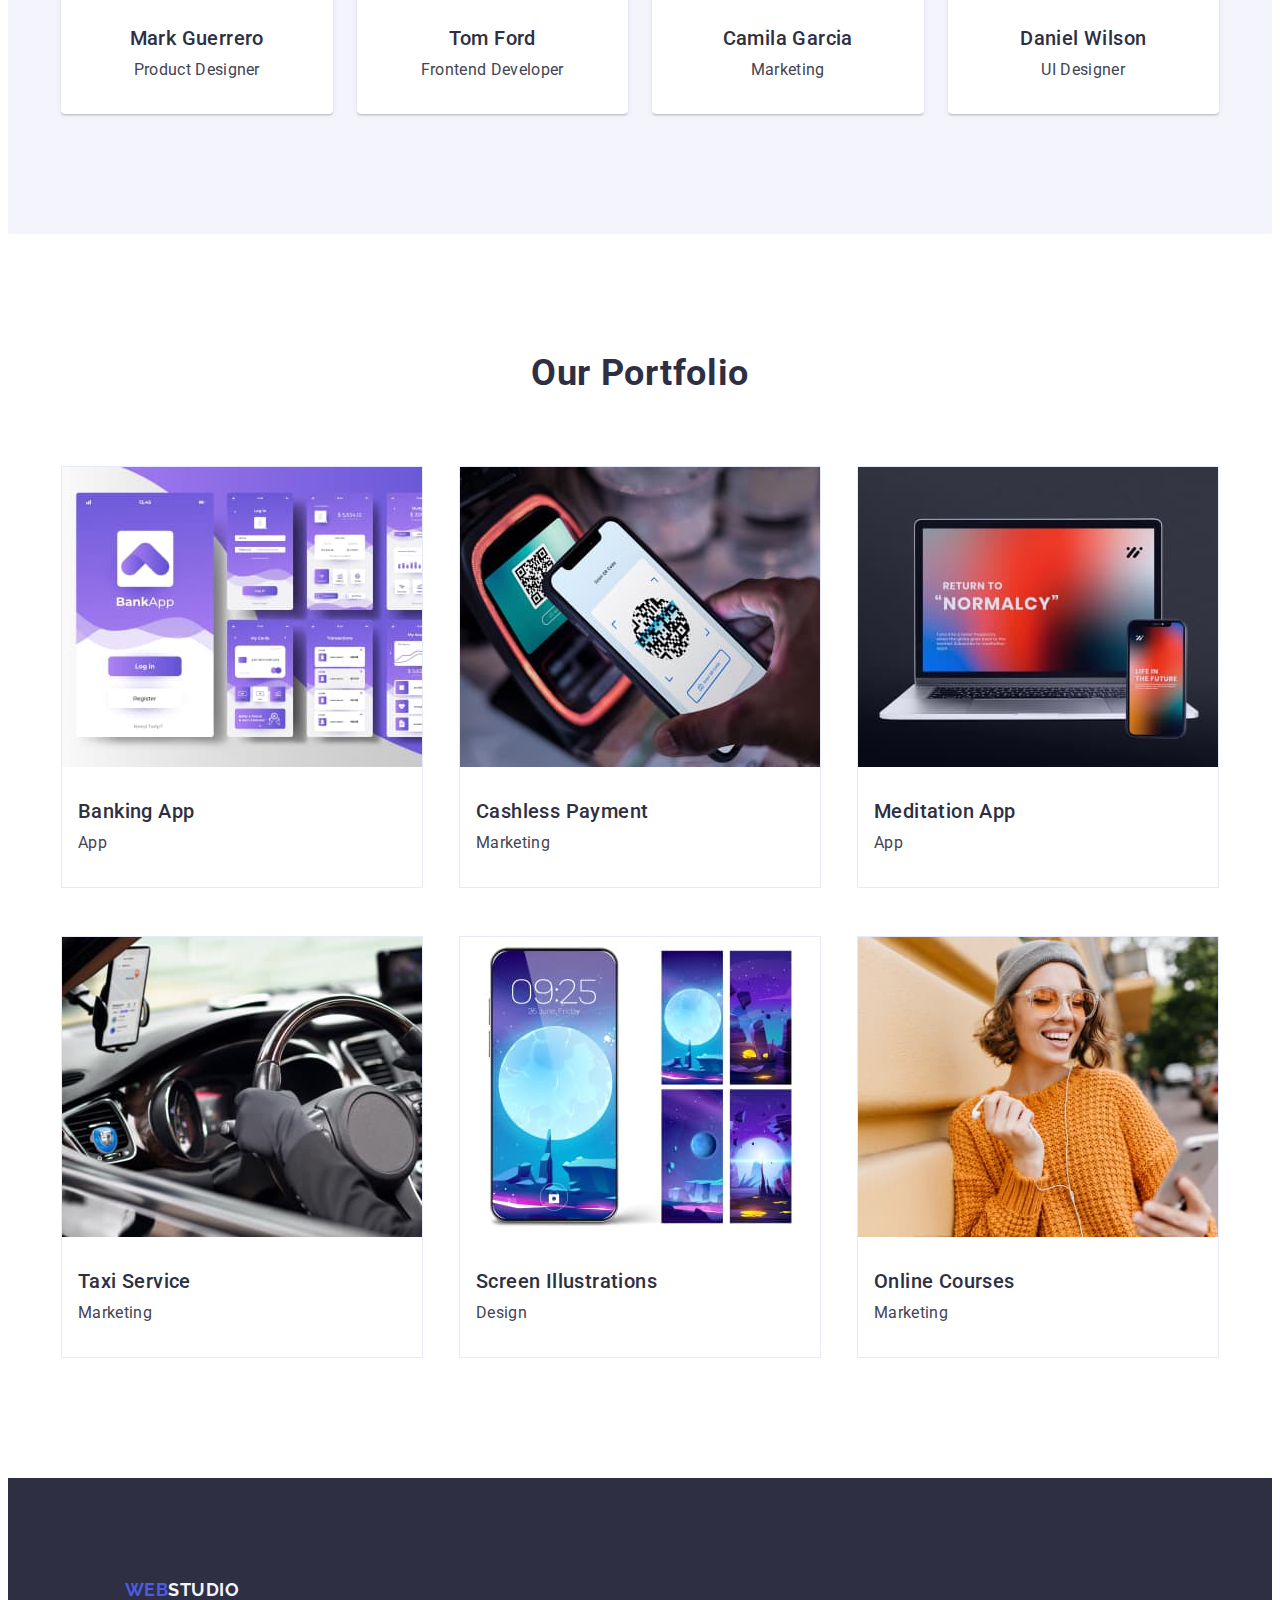
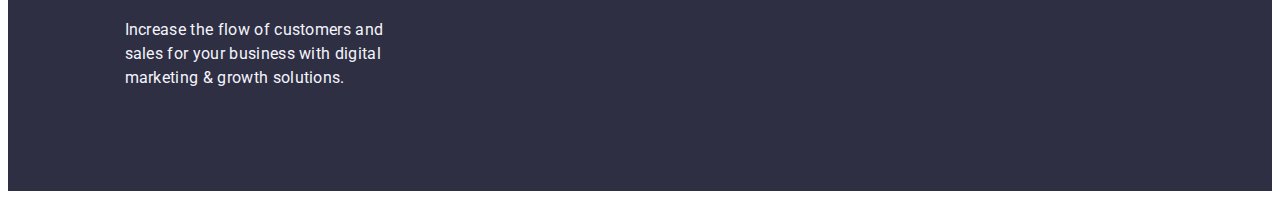
==== commit caa9ecc9: "Summary (required)" ====
--- a/index.html
+++ b/index.html
@@ -90,21 +90,30 @@
             <div class="container">
                 <h2 class="subtitle-team">Our Team</h2>
                 <ul class="list-team">
-                    <li class="item-team"><img src="./images/img.jpg" alt="Mark Guerrero" width="264" />
-                        <h3 class="name-team">Mark Guerrero</h3>
-                        <p class="text-team">Product Designer</p>
+                    <li class="item-team">
+                        <img src="./images/img.jpg" alt="Mark Guerrero" width="264" />
+                        <div class="employee">
+                            <h3 class="name-team">Mark Guerrero</h3>
+                            <p class="text-team">Product Designer</p>
+                        </div>
                     </li>
                     <li class="item-team"> <img src="./images/img1.jpg" alt="Tom Ford" width="264" />
-                        <h3 class="name-team">Tom Ford</h3>
-                        <p class="text-team">Frontend Developer</p>
+                        <div class="employee">
+                            <h3 class="name-team">Tom Ford</h3>
+                            <p class="text-team">Frontend Developer</p>
+                        </div>
                     </li>
                     <li class="item-team"><img src="./images/img2.jpg" alt="Camila Garcia" width="264" />
-                        <h3 class="name-team">Camila Garcia</h3>
-                        <p class="text-team">Marketing</p>
+                        <div class="employee">
+                            <h3 class="name-team">Camila Garcia</h3>
+                            <p class="text-team">Marketing</p>
+                        </div>
                     </li>
                     <li class="item-team"><img src="./images/img3.jpg" alt="Daniel Wilson" width="264" />
-                        <h3 class="name-team">Daniel Wilson</h3>
-                        <p class="text-team">UI Designer</p>
+                        <div class="employee">
+                            <h3 class="name-team">Daniel Wilson</h3>
+                            <p class="text-team">UI Designer</p>
+                        </div>
                     </li>
                 </ul>
             </div>
--- a/css/styles.css
+++ b/css/styles.css
@@ -230,6 +230,10 @@
     0px 1px 6px 0px rgba(46, 47, 66, 0.08);
 }
 
+.employee {
+  padding: 32px 0;
+}
+
 .name-team {
   font-weight: 500;
   font-size: 20px;
@@ -237,7 +241,7 @@
   letter-spacing: 0.02em;
   color: #2e2f42;
   text-align: center;
-  padding-bottom: 8px;
+  margin-bottom: 8px;
 }
 
 .text-team {
@@ -246,7 +250,6 @@
   letter-spacing: 0.02em;
   color: #434455;
   text-align: center;
-  padding-bottom: 32px;
 }
 
 .subtitle-portfolio {
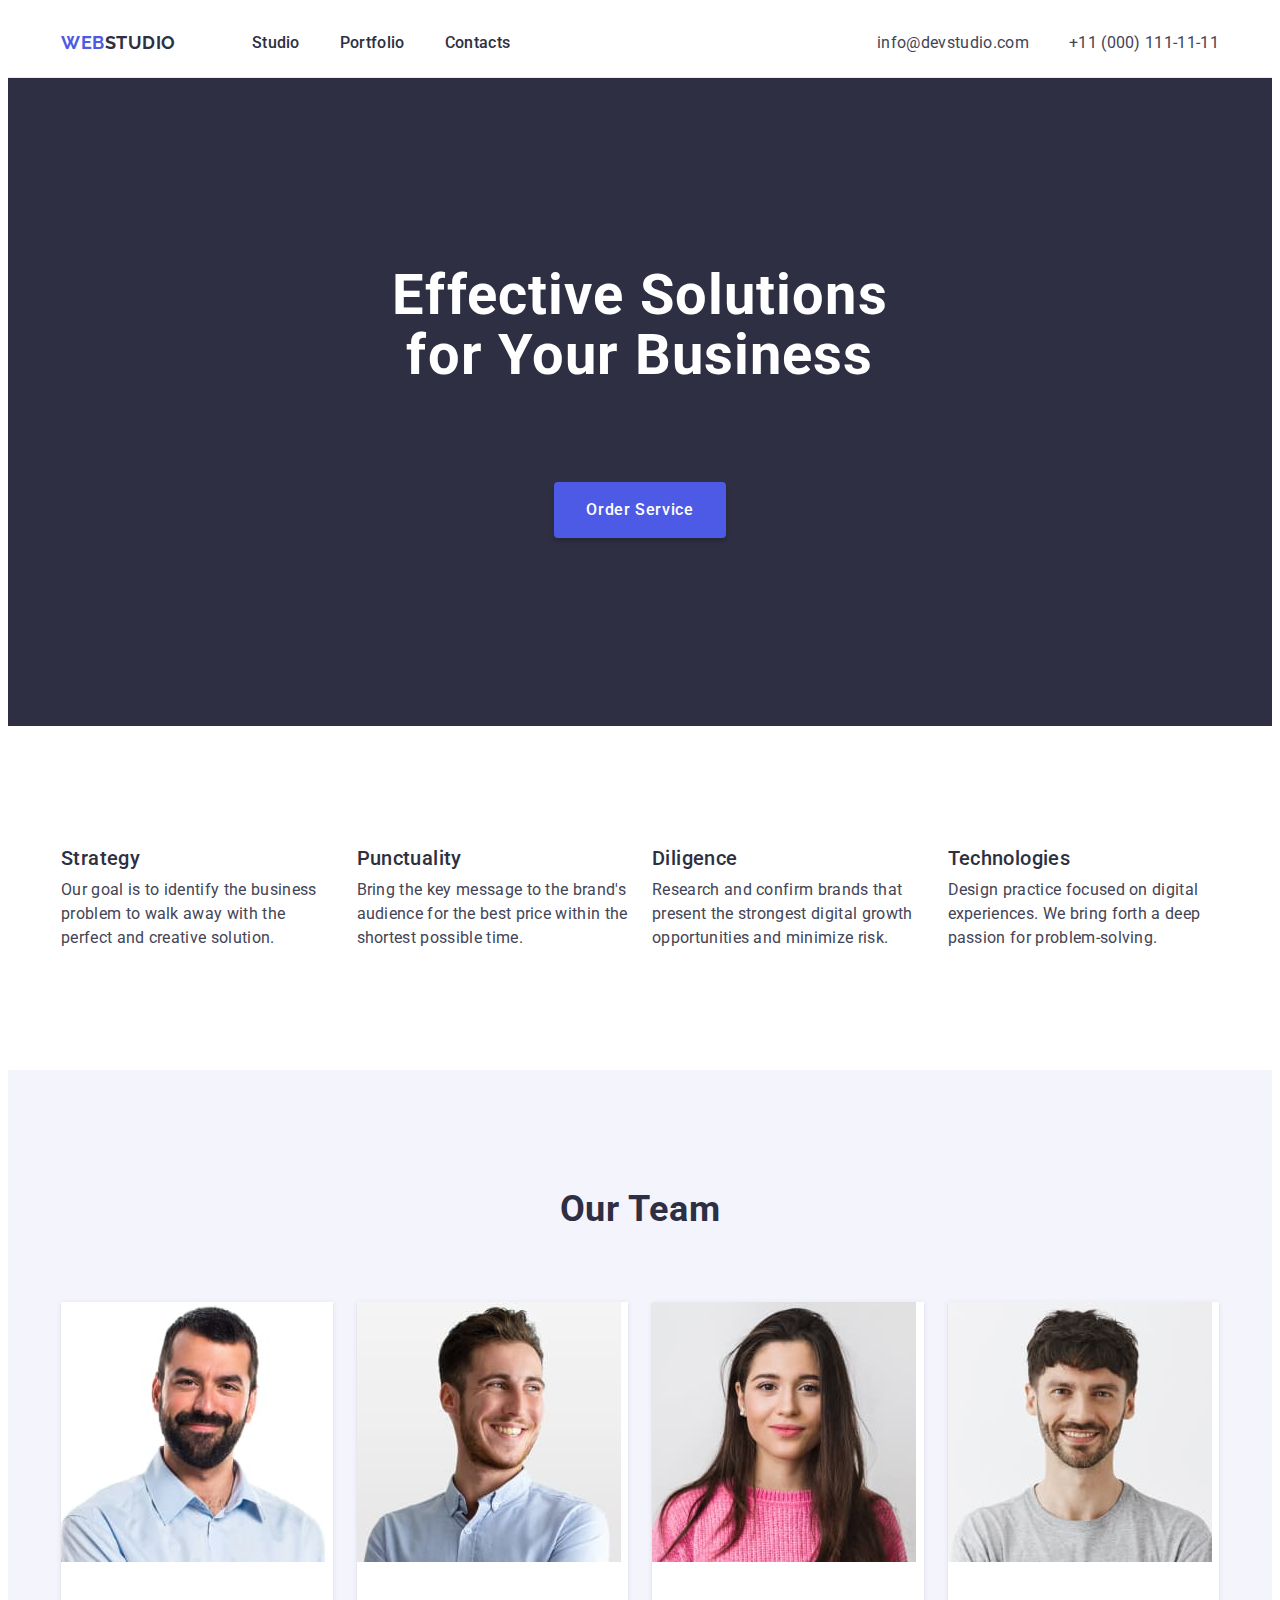
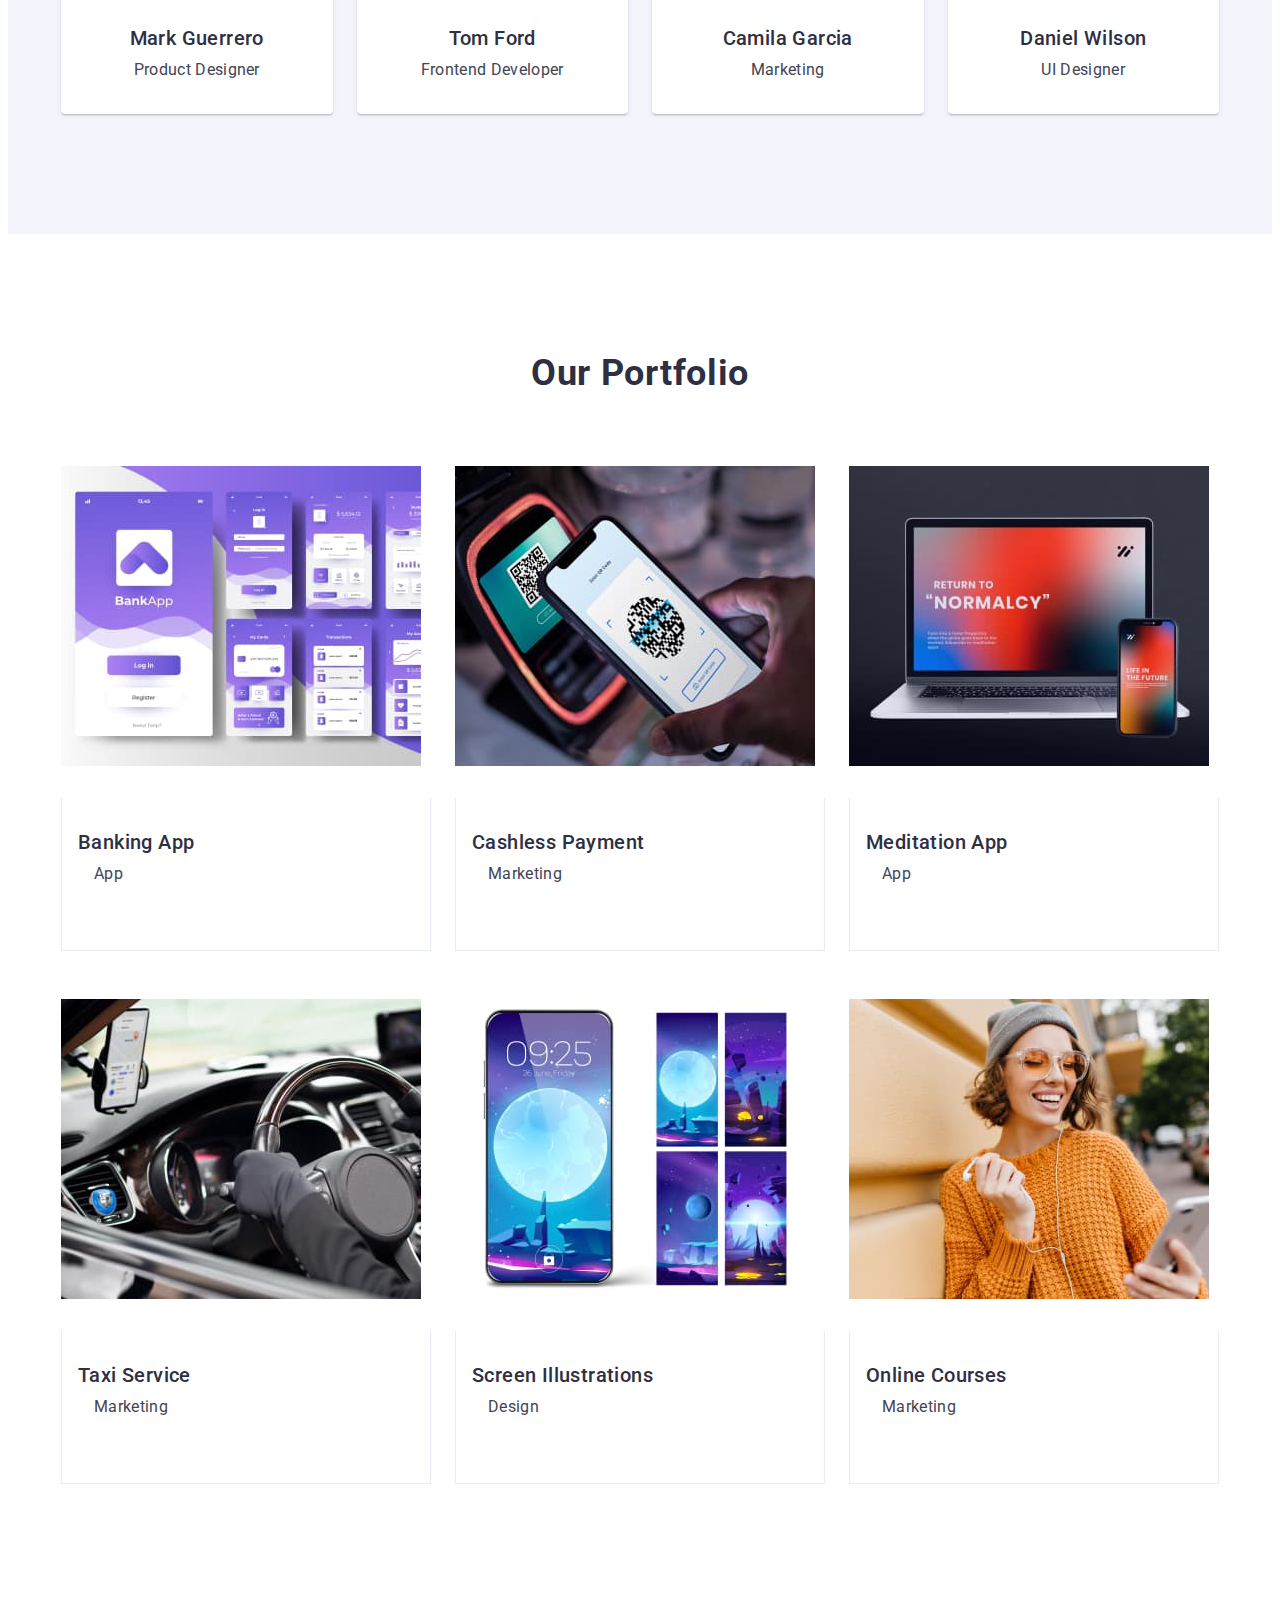
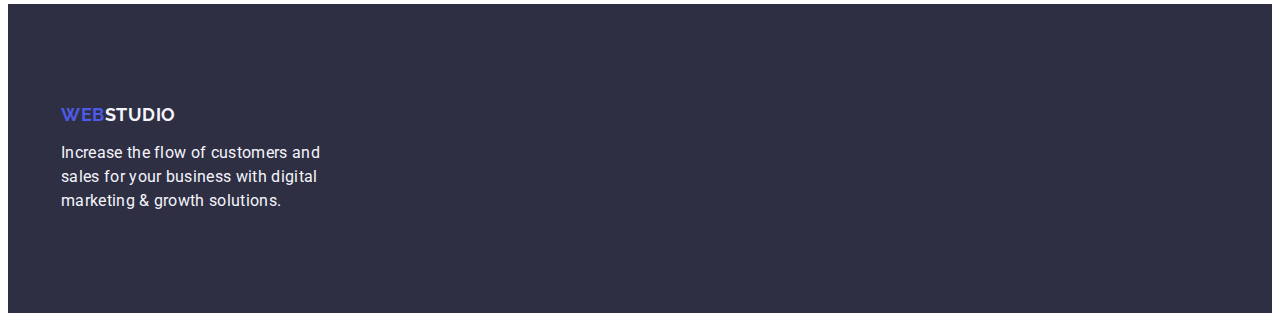
==== commit 9b8f9ea4: "Summary (required)" ====
--- a/index.html
+++ b/index.html
@@ -124,34 +124,45 @@
                 <ul class="list-portfolio">
                     <li class="app">
                         <img src=" ./images/bank1.jpg" alt="Bank app" width="360" />
-                        <h3 class="subtitle-app">Banking App</h3>
-                        <p class="text-portfolio">App</p>
-
+                        <div class="last">
+                            <h3 class="subtitle-app">Banking App</h3>
+                            <p class="text-portfolio">App</p>
+                        </div>
                     </li>
                     <li class="app">
                         <img src=" ./images/payment2.jpg" alt="Payment" width="360" />
-                        <h3 class="subtitle-app">Cashless Payment</h3>
-                        <p class="text-portfolio">Marketing</p>
+                        <div class="last">
+                            <h3 class="subtitle-app">Cashless Payment</h3>
+                            <p class="text-portfolio">Marketing</p>
+                        </div>
                     </li>
                     <li class="app">
                         <img src=" ./images/meditation3.jpg" alt="Meditation App" width="360" />
-                        <h3 class="subtitle-app">Meditation App</h3>
-                        <p class="text-portfolio">App</p>
+                        <div class="last">
+                            <h3 class="subtitle-app">Meditation App</h3>
+                            <p class="text-portfolio">App</p>
+                        </div>
                     </li>
                     <li class="app">
                         <img src="./images/taxi4.jpg" alt="Taxi" width="360" />
-                        <h3 class="subtitle-app">Taxi Service</h3>
-                        <p class="text-portfolio">Marketing</p>
+                        <div class="last">
+                            <h3 class="subtitle-app">Taxi Service</h3>
+                            <p class="text-portfolio">Marketing</p>
+                        </div>
                     </li>
                     <li class="app">
                         <img src=" ./images/screen5.jpg" alt="Screen" width="360" />
-                        <h3 class="subtitle-app">Screen Illustrations</h3>
-                        <p class="text-portfolio">Design</p>
+                        <div class="last">
+                            <h3 class="subtitle-app">Screen Illustrations</h3>
+                            <p class="text-portfolio">Design</p>
+                        </div>
                     </li>
                     <li class="app">
                         <img src=" ./images/courses6.jpg" alt="Courses" width="360" />
-                        <h3 class="subtitle-app">Online Courses</h3>
-                        <p class="text-portfolio">Marketing</p>
+                        <div class="last">
+                            <h3 class="subtitle-app">Online Courses</h3>
+                            <p class="text-portfolio">Marketing</p>
+                        </div>
                     </li>
                 </ul>
             </div>
--- a/css/styles.css
+++ b/css/styles.css
@@ -259,7 +259,7 @@
   letter-spacing: 0.02em;
   text-transform: capitalize;
   color: #2e2f42;
-  padding-bottom: 72px;
+  margin-bottom: 72px;
 }
 
 .text-portfolio {
@@ -279,12 +279,7 @@
   line-height: 1.2;
   letter-spacing: 0.02em;
   color: #2e2f42;
-  padding-bottom: 8px;
-  padding-left: 16px;
-}
-
-.app {
-  border: 1px solid var(--CORNFLOWER, #e7e9fc);
+  margin-bottom: 8px;
 }
 
 .list-portfolio {
@@ -292,6 +287,17 @@
   flex-wrap: wrap;
   justify-content: space-between;
   row-gap: 48px;
+  column-gap: 24px;
+}
+
+.app {
+  width: calc((100% - 48px) / 3);
+}
+
+.last {
+  padding: 32px 16px;
+  border: 1px solid #e7e9fc;
+  border-top: none;
 }
 
 .main-footer {
@@ -306,6 +312,8 @@
   letter-spacing: 0.03em;
   text-transform: uppercase;
   color: #4d5ae5;
+  display: inline-block;
+  margin-bottom: 16px;
 }
 
 .logo-half-footer {
@@ -316,10 +324,9 @@
   line-height: 1.5;
   color: #f4f4fd;
   letter-spacing: 0.02em;
-  padding-top: 17.5px;
   width: 264px;
 }
 
 .foot {
-  padding: 101.5px;
-}
+  padding: 100px 0;
+}
